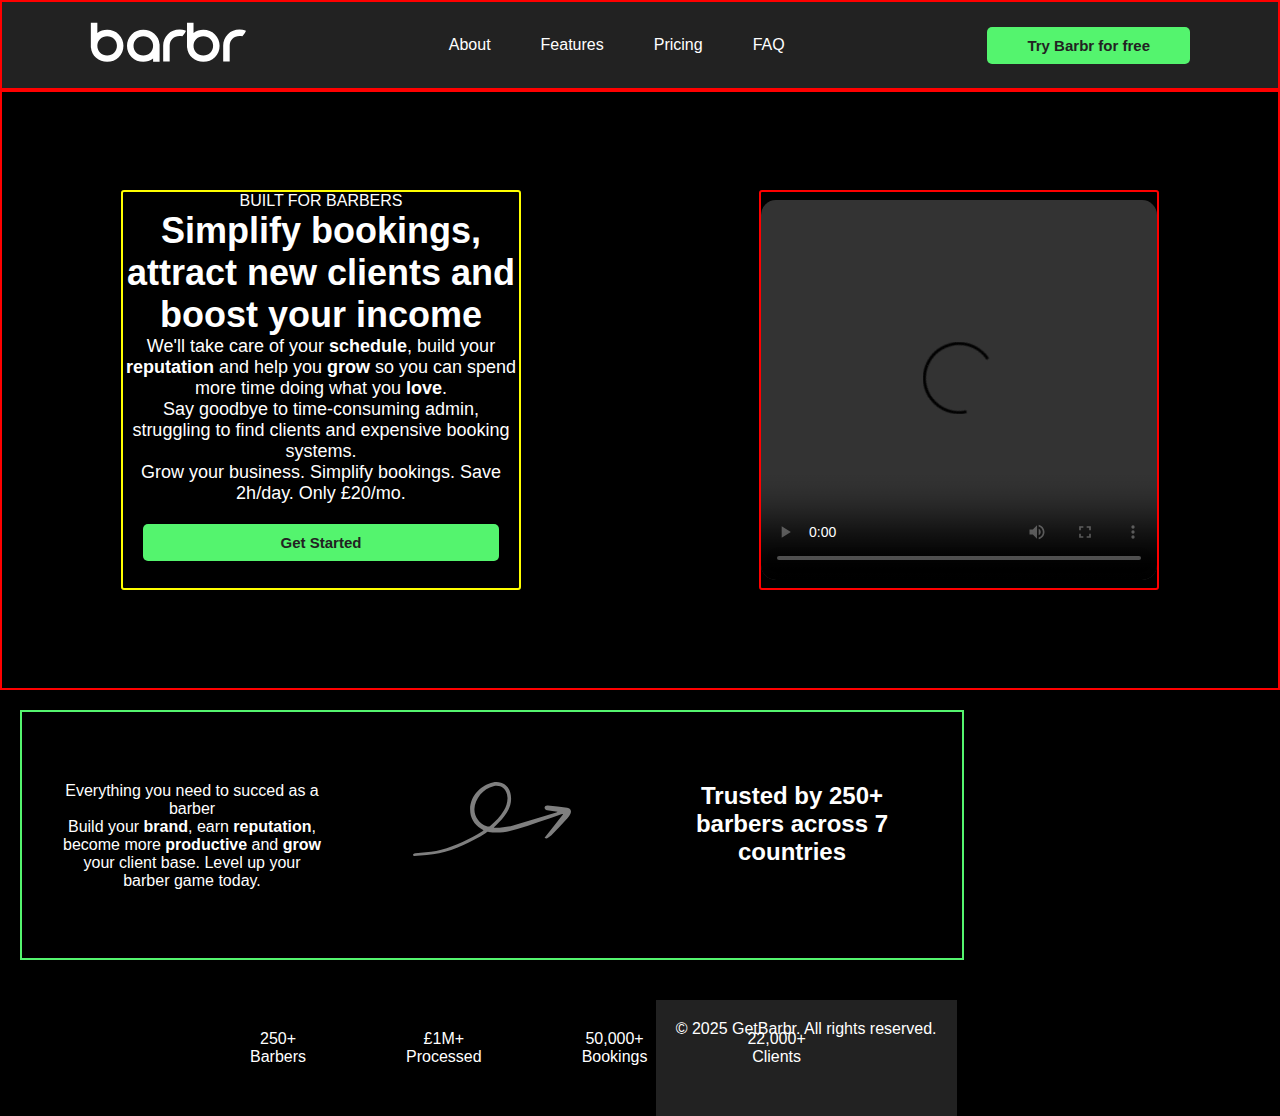
==== index.html @ de1d21de "first commit" ====
<!DOCTYPE html>
<html lang="en">

<head>
    <meta charset="UTF-8">
    <meta name="viewport" content="width=device-width, initial-scale=1.0">
    <title>GetBarbr - Clean HTML/CSS Clone</title>
    <link rel="stylesheet" href="styles.css">

</head>

<body>
    <div class="page-wrapper">
        <header>
            <nav>
                <div class="logo">
                    <img src="./images/barber-logo.svg" alt="Barbr Logo">
                </div>
                <ul class="nav-links">
                    <li><a href="#About">About</a></li>
                    <li><a href="#features">Features</a></li>
                    <li><a href="#pricing">Pricing</a></li>
                    <li><a href="#contact">FAQ</a></li>
                </ul>
                <button id="btn"><a href="#signup" class="btn">Try Barbr for free</a></button>
            </nav>
        </header>

        <section class="hero">
            <div class="hero-content1">

                <div>BUILT FOR BARBERS</div>

                <h1>Simplify bookings, attract new clients and boost your income</h1>

                <p>We'll take care of your
                    <span class="bold-white">schedule</span>,
                    build your <span class="bold-white">reputation</span> and help
                    you
                    <span class="bold-white">grow</span>
                    so you can spend more time doing what you
                    <span class="bold-white">love</span>.
                </p>

                <p>Say goodbye to time-consuming admin, struggling to find clients and expensive booking systems.</p>
                <p>Grow your business. Simplify bookings. Save 2h/day. Only £20/mo.</p>
                <button id="btn" class="hero-btn"><a href="#signup" class="btn">Get Started</a></button>
            </div>
            <div class="hero-content2">
                <!-- <img src="./images/video-border.png" class="video-border" alt=""> -->
                <video src="./videos/trimly.mp4" class="video" controls loop autoplay>
                    <source src="./videos/trimly.mp4" type="video/mp4">
                </video>
            </div>
        </section>

        <section id="features" class="features">
            <div class="feature">
                <p>Everything you need to succed as a barber</h1>
                <p>Build your <span class="bold-white">brand</span>, earn <span class="bold-white">reputation</span>,
                    become more <span class="bold-white">productive</span>
                    and <span class="bold-white">grow</span> your client base. Level up your barber game today.</p>
            </div>
            <div class="feature">
                <img src="./images/sign.svg" alt="">
            </div>
            <div class="feature">
                <h2>Trusted by 250+ barbers across 7 countries</h2>
            </div>
        </section>

        <div class="stats">
            <div>
                <div>250+</div>
                <div>Barbers</div>
            </div>
            <div>
                <div>£1M+</div>
                <div>Processed</div>
            </div>
            <div>
                <div>50,000+</div>
                <div>Bookings</div>
            </div>
            <div>
                <div>22,000+</div>
                <div>Clients</div>
            </div>
        </div>

        <footer>
            <p>&copy; 2025 GetBarbr. All rights reserved.</p>
        </footer>
    </div>
</body>

</html>
---- styles.css ----
*{
    margin: 0;
    padding: 0;
    box-sizing: border-box;
}
body {
    font-family: Arial, sans-serif, Montserrat;
    /* margin: 0;
    padding: 0; */
    background: black;
    text-align: center;
}

.page-wrapper{
    display: flex;
    flex-wrap: wrap;
    width: 100%;
    /* border: 10px solid red; */
}

/* this is where the nav is */
header {
    /* position: fixed; */
    background: #222;
    color: white;
    padding: 20px 0;
    width: 100%;
    border: 2px solid red;
    z-index: 1000px;
    margin: 0;
}

/* contains nav links in logo */
nav {
    display: flex;
    justify-content: space-between;
    align-items: center;
    max-width: 1100px;
    margin: auto;
    /* width: 100%; */
}

/* Css for Logo  */
.logo {
    font-size: 24px;
    font-weight: bold;
}

/* css for nav links */
.nav-links {
    list-style: none;
    display: flex;
    gap: 50px;
}

/* css for individual nav links */
.nav-links li {
    display: inline;
}

/* css for anchor tag */
.nav-links a {
    text-decoration: none;
    color: white;
    font-size: 16px;
}

/* css for button contained in nav */

#btn{
    background: #54f46e;
    padding: 10px 40px;
    border: none;
    border-radius: 5px;
}

/* css for anchor tag in button */

.btn {
    color: #222;
    font-size: 15px;
    font-weight: 900;
    text-decoration: none;
}


/* css for hero section */
.hero {
    width: 100%;
    background: black;
    display: flex;
    flex-direction: row;
    flex-wrap: wrap;
    justify-content: space-around;
    align-items: center;
    height: 600px;
    border: 2px solid red;
}

/* css for the first div container in hero section */

.hero-content1{
    display: flex;
    flex-direction: column;
    
    color: #fff;
    border-radius: 3px;
    margin: 5px;
    border: 2px solid yellow;
   
    width: 400px;
    height: 400px;
}


/* css for the second div container in hero section */

.hero-content2{
    display: flex;
    flex-wrap: wrap;
    justify-content: center;
    align-items: center;
    border-radius: 3px;
    width: 400px;
    height: 400px;
    margin: 5px;
   border: 2px solid red;
}

/* css for H1 in first div in hero section */
.hero-content1 h1 {
    font-size: 36px;
   
}



/* css for paragraph in first div in hero section */
.hero-content1 p {
    font-size: 18px;
    color: #fff;
}

/* css for span tag */
.bold-white{
    font-weight: 900;
}

/* css for first div button in hero section */

.hero-btn{
    margin: 20px;
}



/* css for second div video in hero section */
.hero-content2 video{
    width: 400px;
    
    top:25px;
    right: 77.5px;
    height: 380px;
    border-radius: 15px;
}


/* css for features in section */

 .features {
    display: flex;
    flex-wrap: wrap;
    justify-content: center;
   
    padding: 50px 20px;
    background: black;
    border: 2px solid #54f46e;
    height: 250px;
    margin: 20px;
} 

/* css for feature div */
 .feature {
    color: #fff;
    padding: 20px;
    width: 600px;
    max-width: 300px;
} 


.div4{
    display: grid;
    grid-template-columns: repeat(3, 1fr);
    grid-template-rows: repeat(2, 1fr);
    gap: 0px;
}

/* css for stats  */

.stats{
    display: flex;
    gap: 100px;
    margin: 50px;
    position: relative;
    left: 200px;
    color: #fff;
}

footer {
    background: #222;
    color: white;
    padding: 20px;
    margin-top: 20px;
}






/* 
@media (max-width: 768px) {
    nav {
        flex-direction: column;
        align-items: center;
    }
    .nav-links {
        flex-direction: column;
        gap: 10px;
        text-align: center;
    }
    .features {
        flex-direction: column;
        align-items: center;
    }
} */



@media (max-width: 800px) {
    .page-wrapper {
      flex: 50%;
      max-width: 50%;
   
    }

    .hero{
        height: 400px;
        flex: 100%;
        flex-direction: column;
        flex-wrap: wrap;
        border: 10px solid red;
    }
  }
  
  /* Responsive layout - makes the two columns stack on top of each other instead of next to each other */
  @media (max-width: 600px) {
    .hero {
      flex: 100%;
      max-width: 100%;
      flex-direction: column;
    }
  }
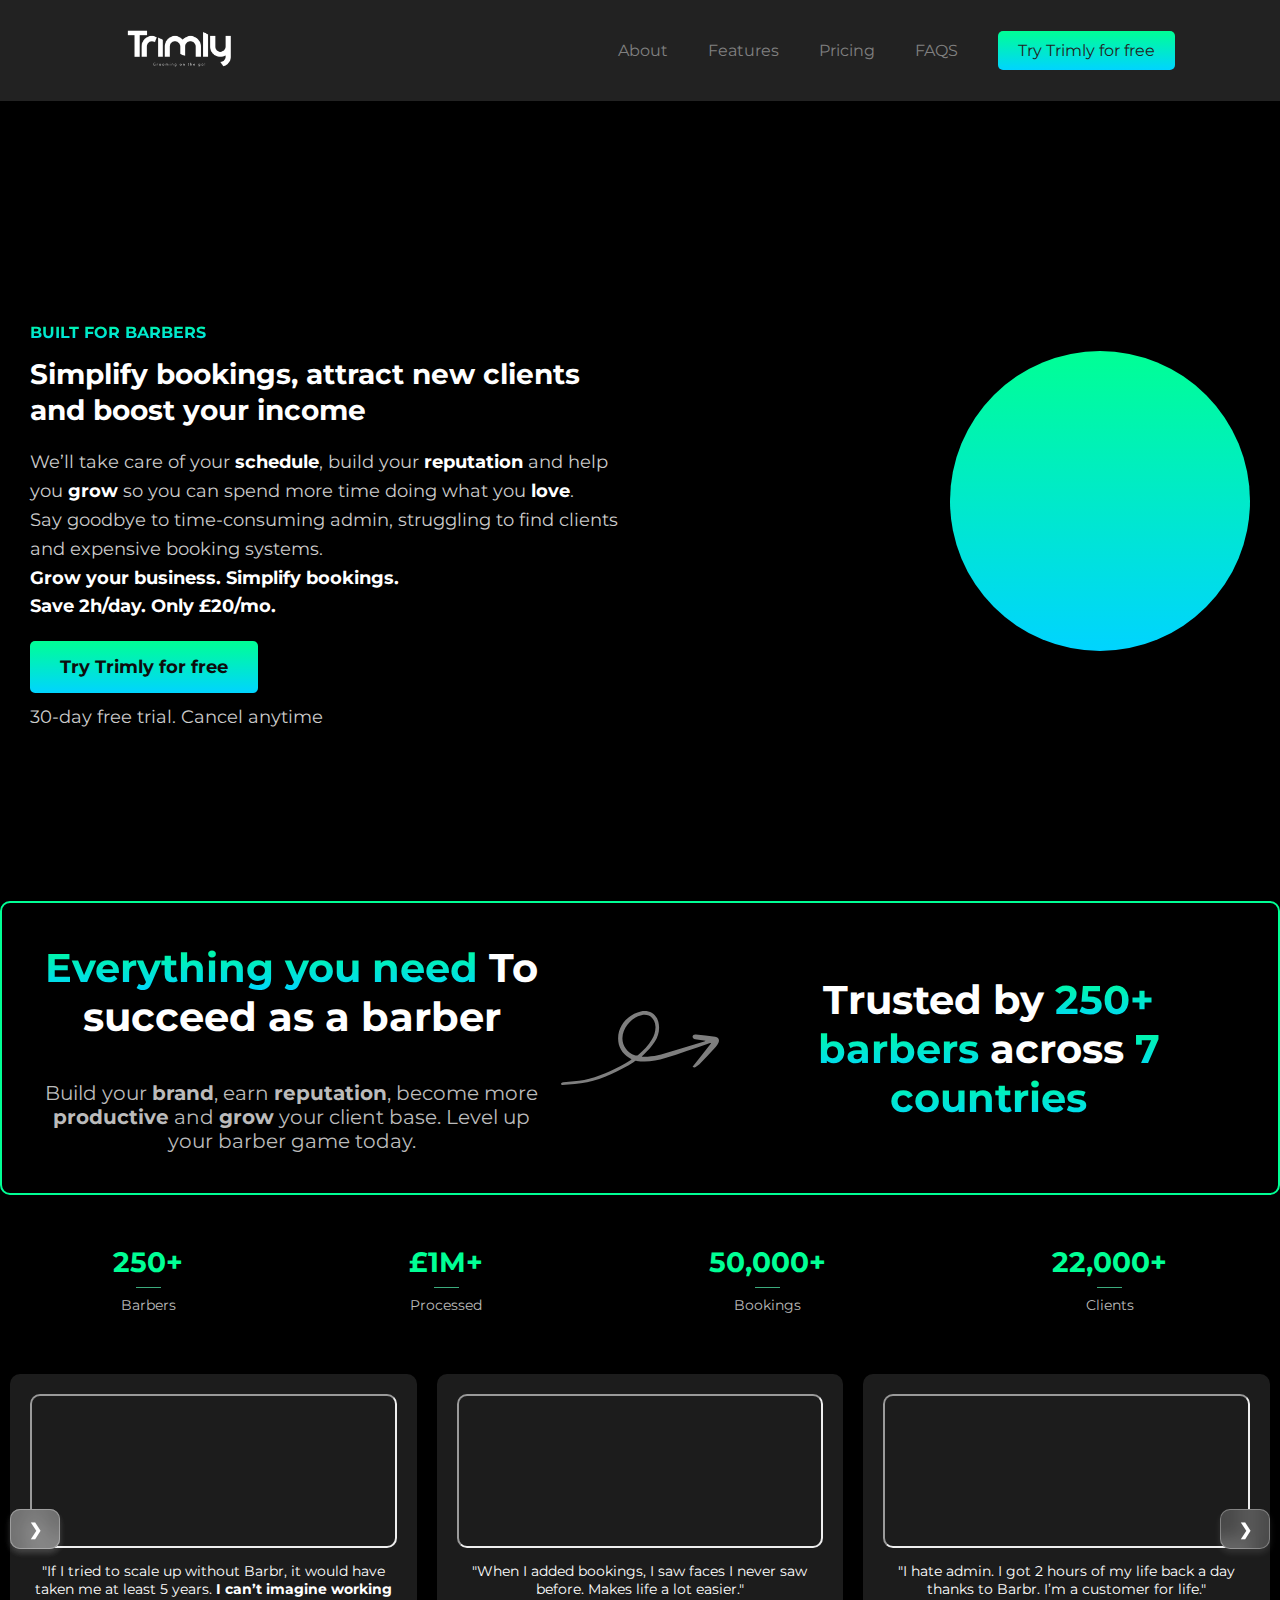
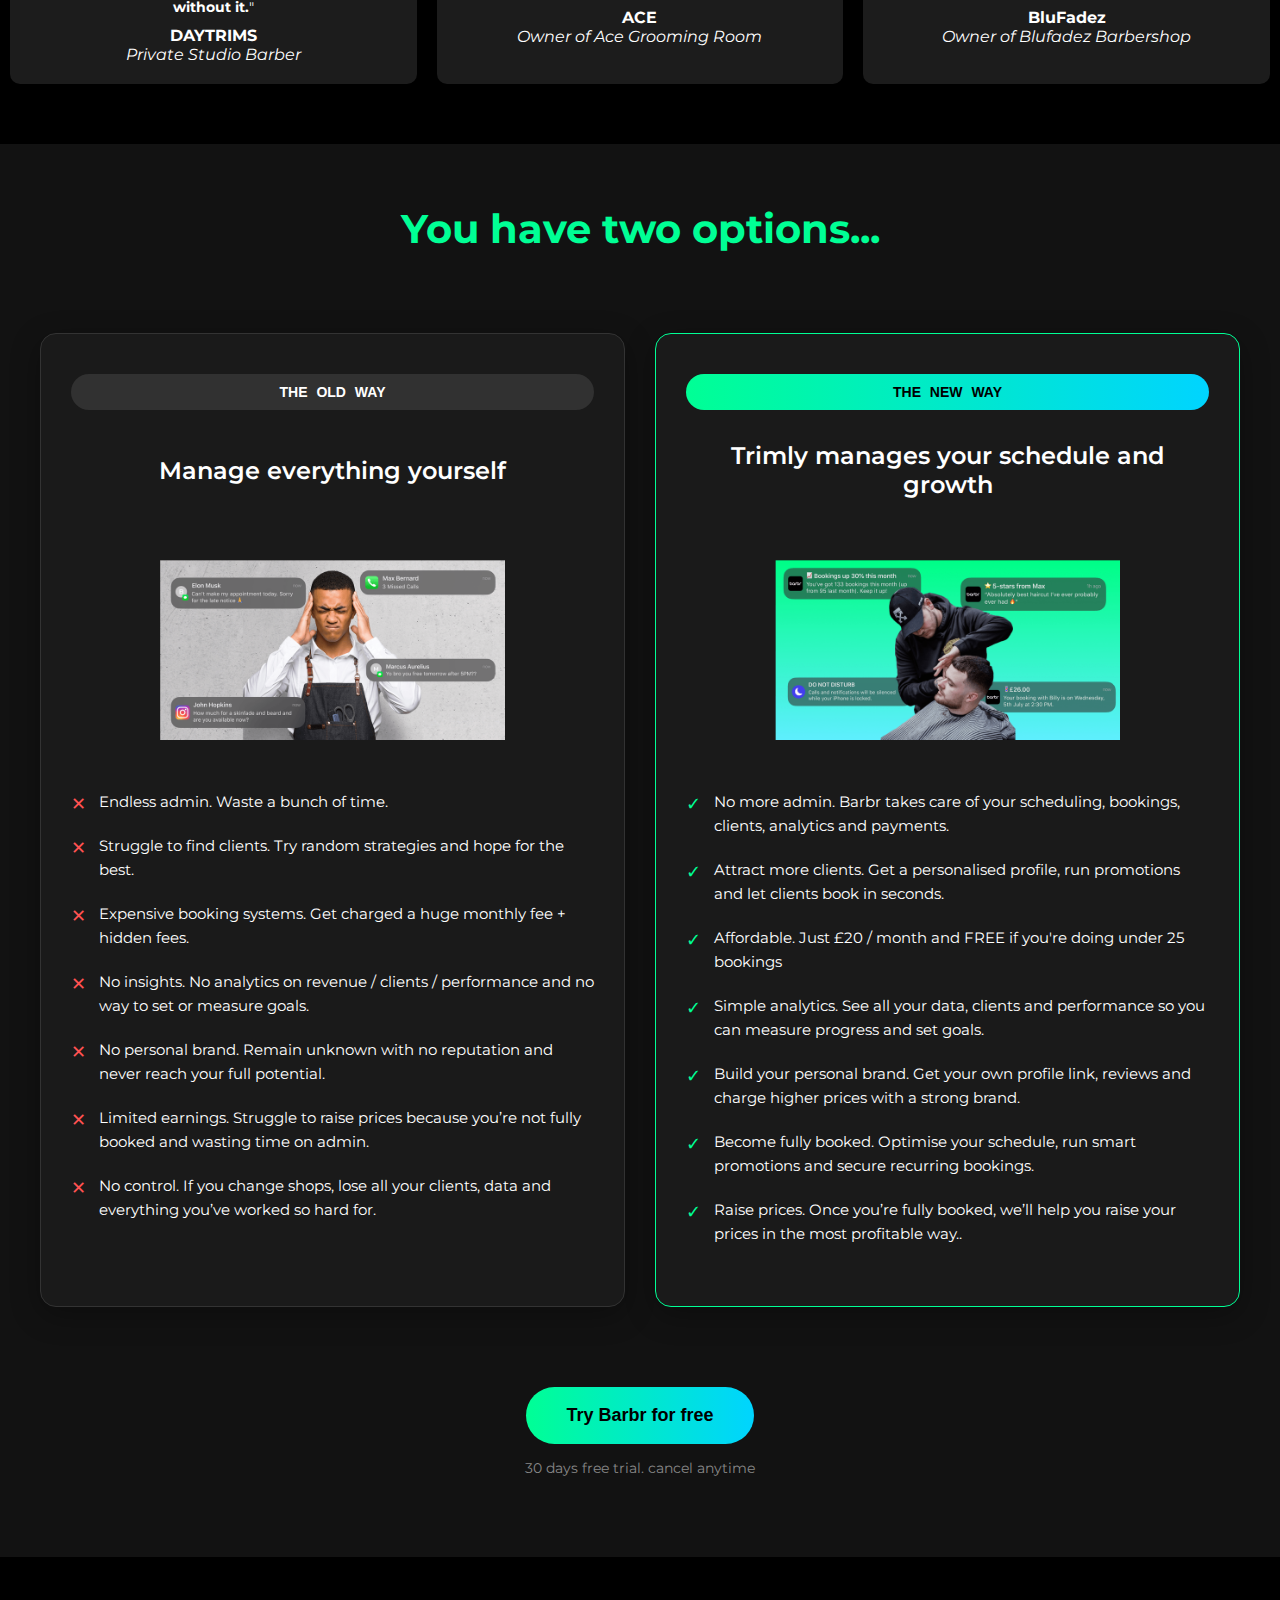
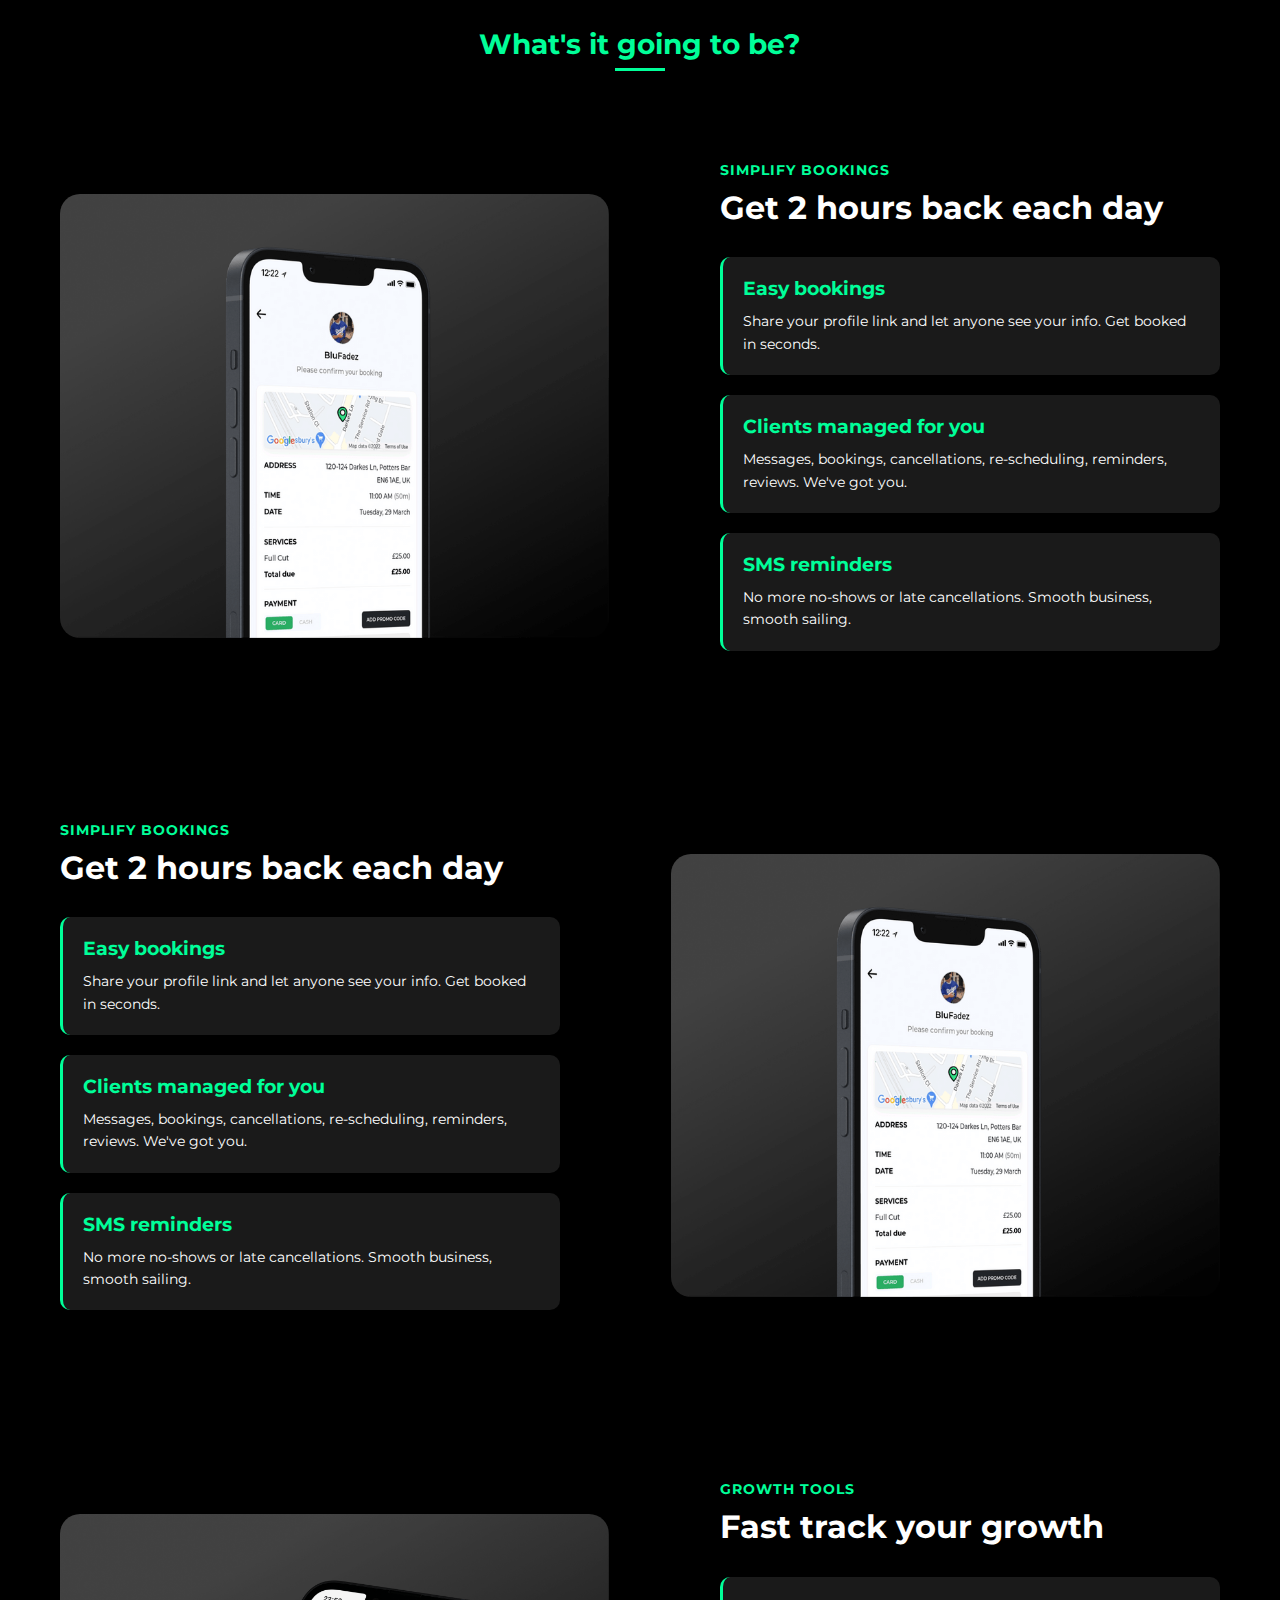
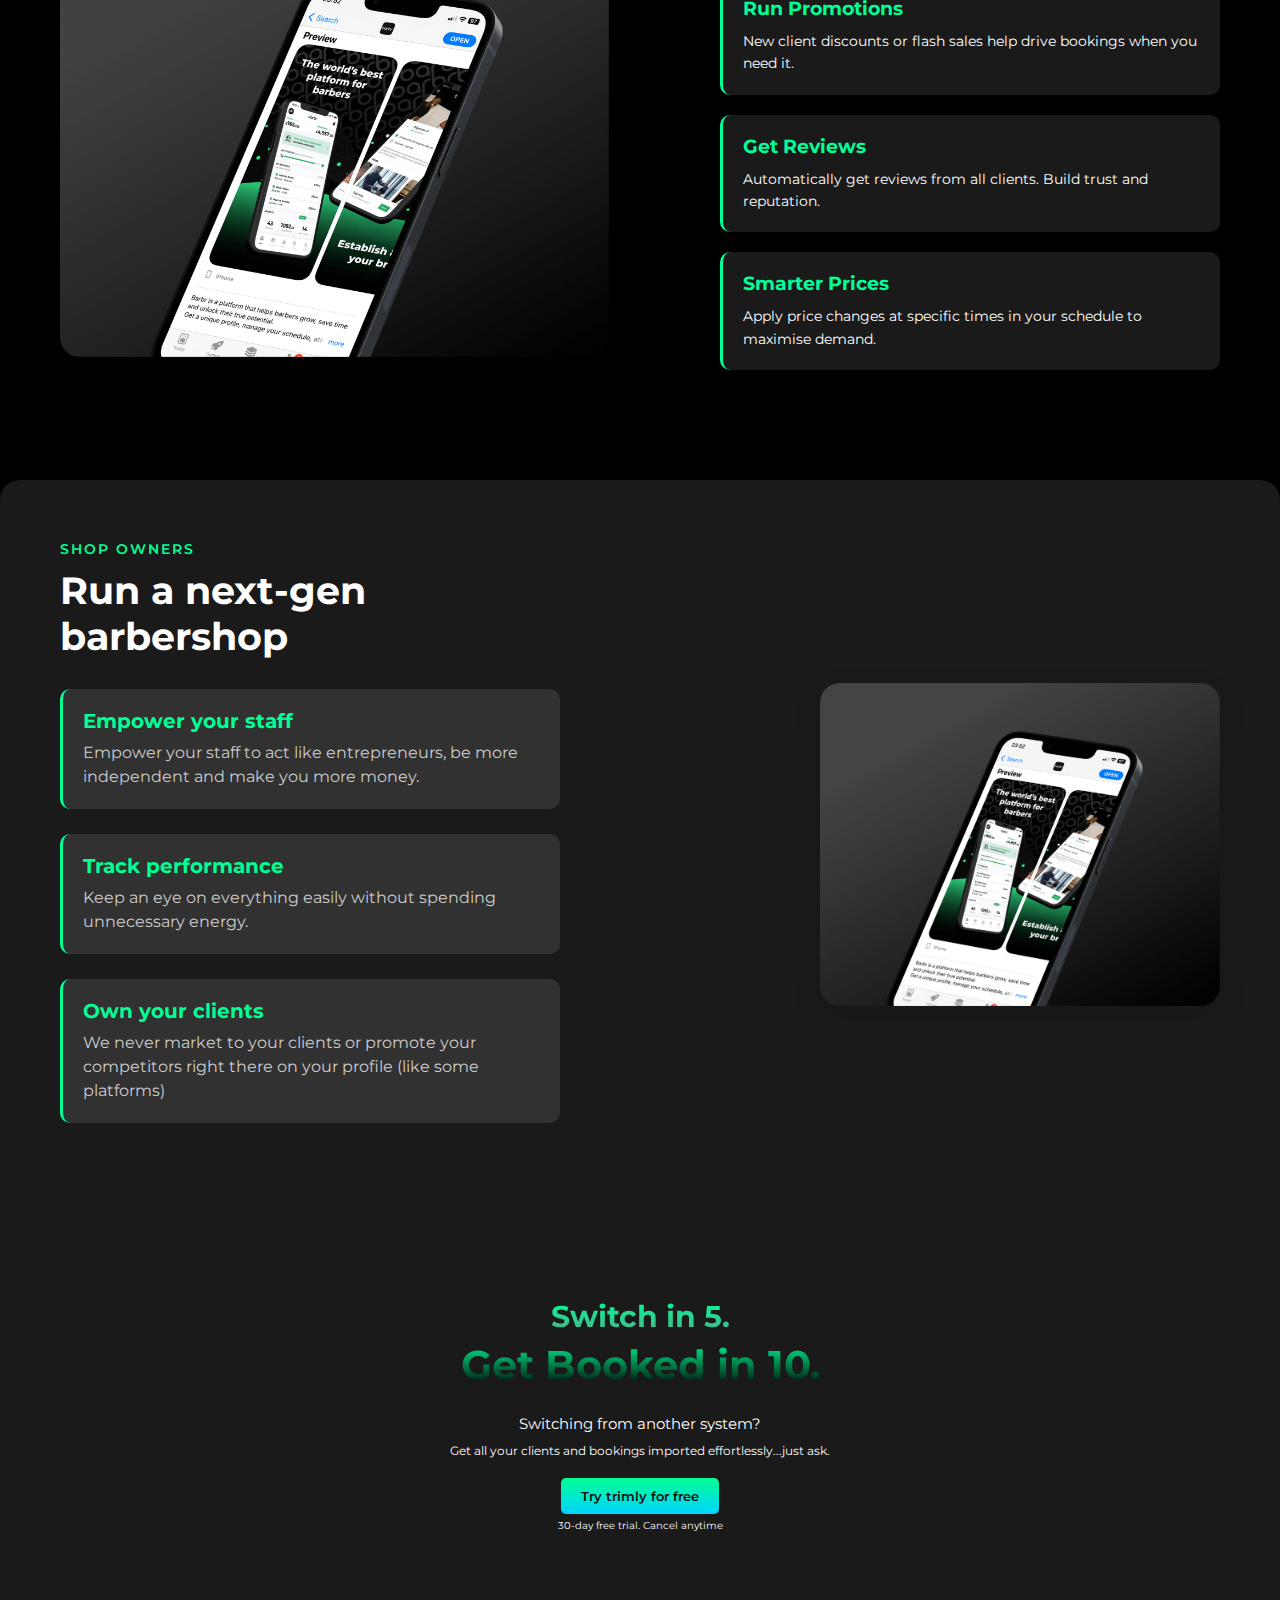
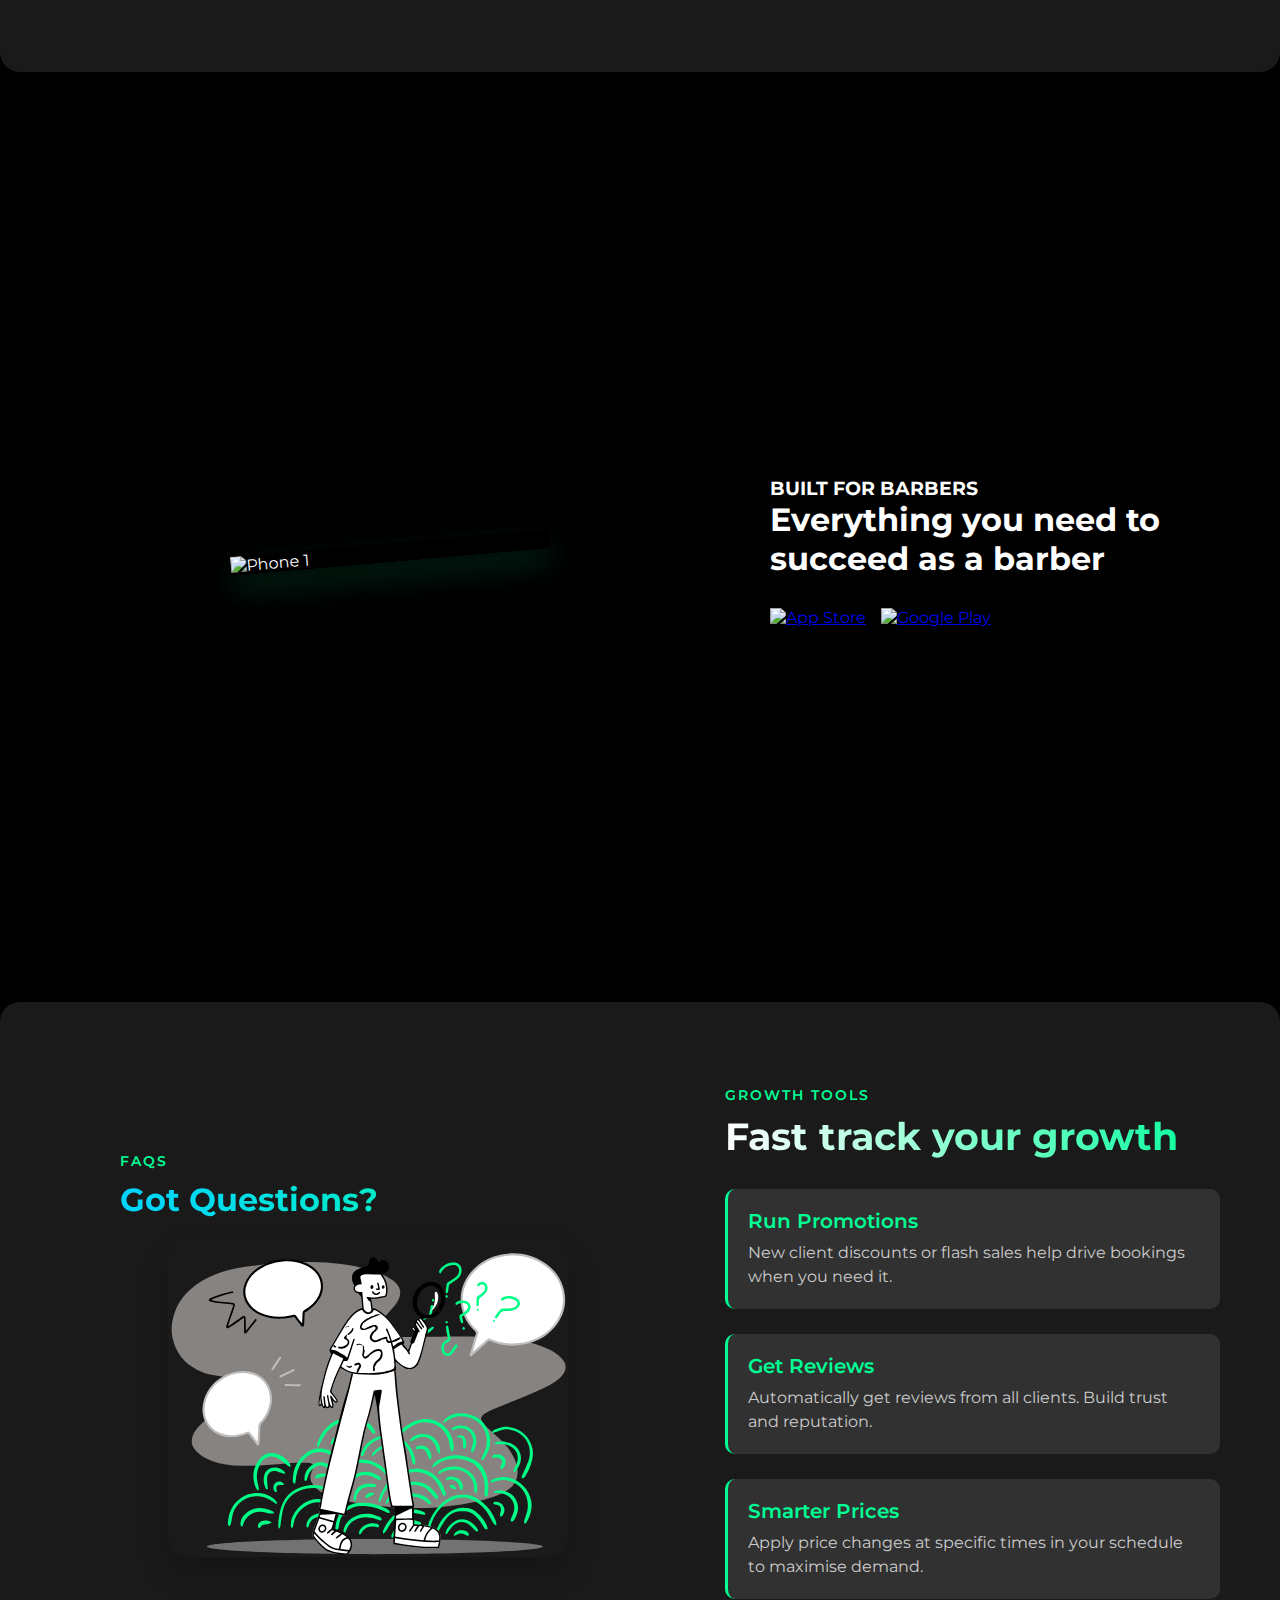
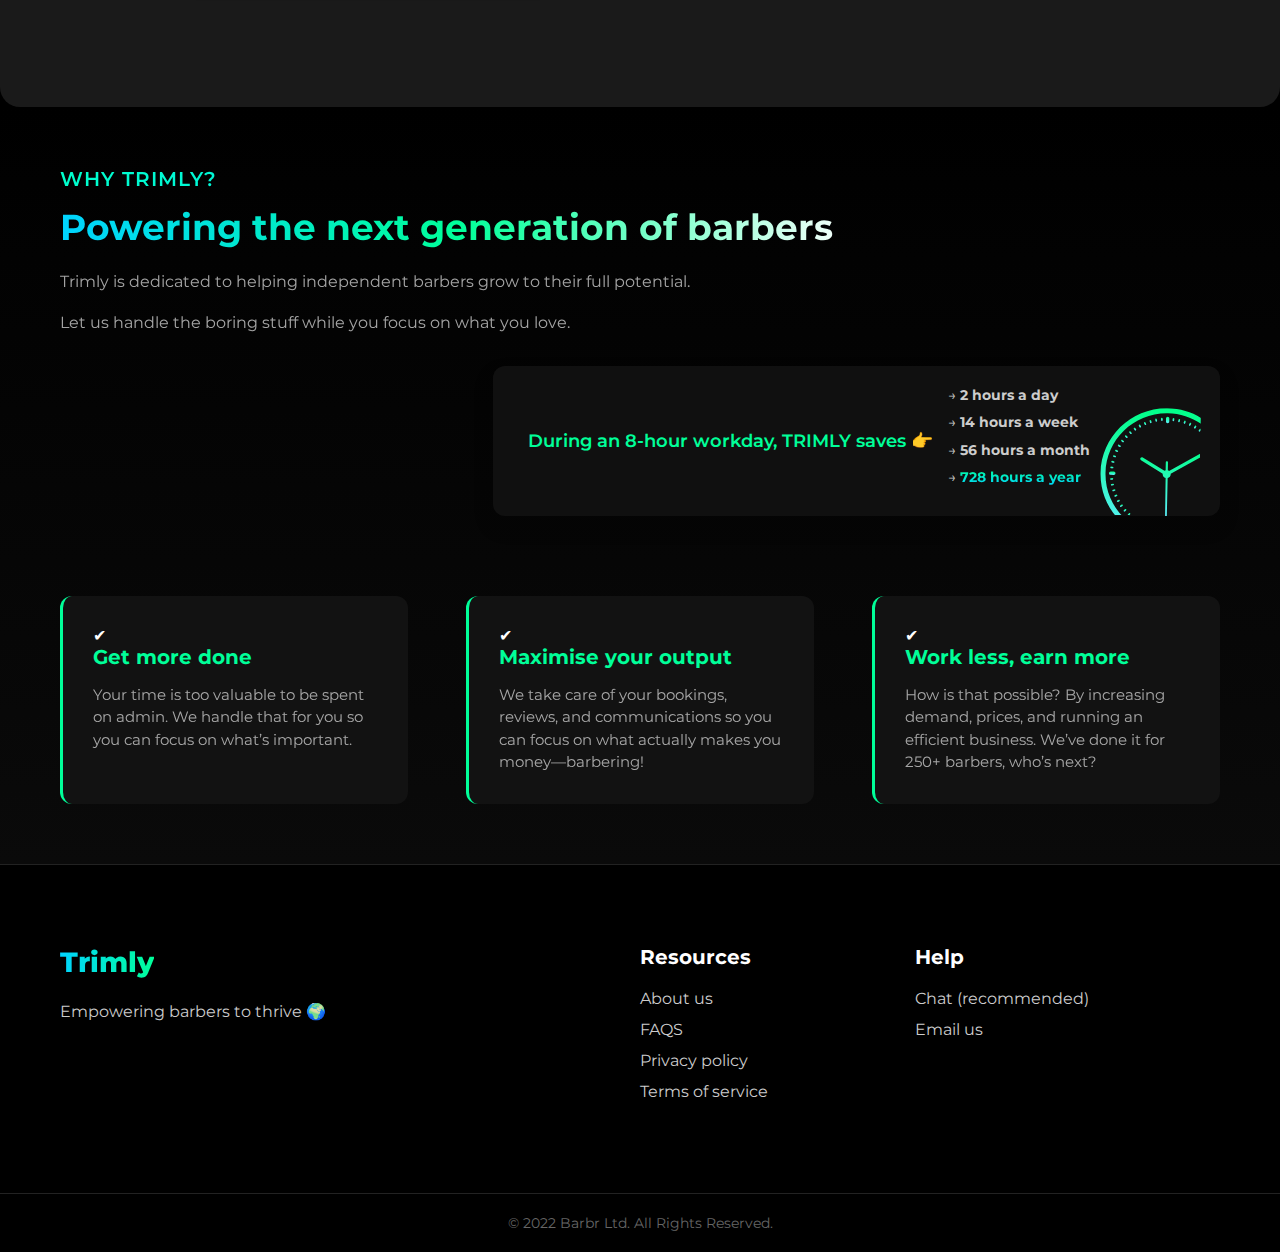
==== commit f3cff299: "responsiveness fix" ====
--- a/index.html
+++ b/index.html
@@ -1,97 +1,639 @@
 <!DOCTYPE html>
 <html lang="en">
-
-<head>
-    <meta charset="UTF-8">
-    <meta name="viewport" content="width=device-width, initial-scale=1.0">
-    <title>GetBarbr - Clean HTML/CSS Clone</title>
-    <link rel="stylesheet" href="styles.css">
-
-</head>
-
-<body>
-    <div class="page-wrapper">
-        <header>
-            <nav>
-                <div class="logo">
-                    <img src="./images/barber-logo.svg" alt="Barbr Logo">
-                </div>
-                <ul class="nav-links">
-                    <li><a href="#About">About</a></li>
-                    <li><a href="#features">Features</a></li>
-                    <li><a href="#pricing">Pricing</a></li>
-                    <li><a href="#contact">FAQ</a></li>
-                </ul>
-                <button id="btn"><a href="#signup" class="btn">Try Barbr for free</a></button>
-            </nav>
-        </header>
-
-        <section class="hero">
-            <div class="hero-content1">
-
-                <div>BUILT FOR BARBERS</div>
-
-                <h1>Simplify bookings, attract new clients and boost your income</h1>
-
-                <p>We'll take care of your
-                    <span class="bold-white">schedule</span>,
-                    build your <span class="bold-white">reputation</span> and help
-                    you
-                    <span class="bold-white">grow</span>
-                    so you can spend more time doing what you
-                    <span class="bold-white">love</span>.
-                </p>
-
-                <p>Say goodbye to time-consuming admin, struggling to find clients and expensive booking systems.</p>
-                <p>Grow your business. Simplify bookings. Save 2h/day. Only £20/mo.</p>
-                <button id="btn" class="hero-btn"><a href="#signup" class="btn">Get Started</a></button>
+  <head>
+    <meta charset="UTF-8" />
+    <meta name="viewport" content="width=device-width, initial-scale=1.0" />
+    <title>TRIMLY</title>
+    <link
+      rel="stylesheet"
+      href="https://fonts.googleapis.com/css?family=Montserrat:400,700"
+    />
+    <link rel="stylesheet" href="trimly.css" />
+  </head>
+
+  <body>
+    <header id="navbar">
+      <nav class="navbar">
+        <div class="logo">
+          <img src="./images/TRIMLY OUT transp.png" alt="TRIMLY" />
+        </div>
+        <ul class="nav-links">
+          <li><a href="#about">About</a></li>
+          <li><a href="#features">Features</a></li>
+          <li><a href="#pricing">Pricing</a></li>
+          <li><a href="#faqs">FAQS</a></li>
+          <li><a href="#login" class="btn">Try Trimly for free</a></li>
+        </ul>
+        <div class="mobile-menu">
+          <div class="mobile-menu-btn">
+            <div class="hamburger">
+              <span></span>
+              <span></span>
+              <span></span>
             </div>
-            <div class="hero-content2">
-                <!-- <img src="./images/video-border.png" class="video-border" alt=""> -->
-                <video src="./videos/trimly.mp4" class="video" controls loop autoplay>
-                    <source src="./videos/trimly.mp4" type="video/mp4">
-                </video>
-            </div>
-        </section>
-
-        <section id="features" class="features">
-            <div class="feature">
-                <p>Everything you need to succed as a barber</h1>
-                <p>Build your <span class="bold-white">brand</span>, earn <span class="bold-white">reputation</span>,
-                    become more <span class="bold-white">productive</span>
-                    and <span class="bold-white">grow</span> your client base. Level up your barber game today.</p>
-            </div>
-            <div class="feature">
-                <img src="./images/sign.svg" alt="">
-            </div>
-            <div class="feature">
-                <h2>Trusted by 250+ barbers across 7 countries</h2>
-            </div>
-        </section>
-
-        <div class="stats">
-            <div>
-                <div>250+</div>
-                <div>Barbers</div>
-            </div>
-            <div>
-                <div>£1M+</div>
-                <div>Processed</div>
-            </div>
-            <div>
-                <div>50,000+</div>
-                <div>Bookings</div>
-            </div>
-            <div>
-                <div>22,000+</div>
-                <div>Clients</div>
-            </div>
-        </div>
-
-        <footer>
-            <p>&copy; 2025 GetBarbr. All rights reserved.</p>
-        </footer>
+          </div>
+
+          <!-- Mobile Navigation Menu -->
+          <ul class="nav-links mobile-nav">
+            <li><a href="#about">About</a></li>
+            <li><a href="#features">Features</a></li>
+            <li><a href="#pricing">Pricing</a></li>
+            <li><a href="#faqs">FAQS</a></li>
+            <li><a href="#login" class="btn">Try Trimly for free</a></li>
+          </ul>
+        </div>
+
+        <!-- Overlay -->
+        <div class="overlay"></div>
+      </nav>
+
+      <!-- <div class="ham-menu">
+            <span>....</span>
+            <span>....</span>
+            <span>....</span>
+        </div> -->
+    </header>
+    <div class="hero">
+      <div class="hero-content">
+        <p class="subheading">BUILT FOR BARBERS</p>
+        <h2>Simplify bookings, attract new clients and boost your income</h2>
+        <p>
+          We’ll take care of your <strong>schedule</strong>, build your
+          <strong>reputation</strong> and help you <strong>grow</strong> so you
+          can spend more time doing what you <strong>love</strong>.
+        </p>
+        <p>
+          Say goodbye to time-consuming admin, struggling to find clients and
+          expensive booking systems.
+        </p>
+        <p>
+          <strong
+            >Grow your business. Simplify bookings.<br />Save 2h/day. Only
+            £20/mo.</strong
+          >
+        </p>
+        <a href="#" class="cta-button">Try Trimly for free</a>
+        <p class="trial-info">30-day free trial. Cancel anytime</p>
+      </div>
+      <div class="hero-image">
+        <video
+          id="a65ee68a-decb-2a7c-63b8-1d77c06262b1-video"
+          autoplay=""
+          loop=""
+          style="
+            background-image: url('https://cdn.prod.website-files.com/5ef76950188c031749a0e6dc/64b88fea775baaccaced2dc0_355374c6-2bd0-4fee-9a85-5b97a2303106 (online-video-cuttercom) (1)-poster-00001.jpg');
+          "
+          muted=""
+          playsinline=""
+          data-wf-ignore="true"
+          data-object-fit="cover"
+        >
+          <source
+            src="https://cdn.prod.website-files.com/5ef76950188c031749a0e6dc/64b88fea775baaccaced2dc0_355374c6-2bd0-4fee-9a85-5b97a2303106 (online-video-cuttercom) (1)-transcode.mp4"
+            data-wf-ignore="true"
+          />
+          <source
+            src="https://cdn.prod.website-files.com/5ef76950188c031749a0e6dc/64b88fea775baaccaced2dc0_355374c6-2bd0-4fee-9a85-5b97a2303106 (online-video-cuttercom) (1)-transcode.webm"
+            data-wf-ignore="true"
+          />
+        </video>
+      </div>
     </div>
-</body>
-
-</html>+    <div class="stats-section">
+      <div class="stats-container">
+        <div class="stats-box">
+          <h2>
+            <span class="highlight">Everything you need</span> To succeed as a
+            barber
+          </h2>
+          <div class="box-text">
+            <p>
+              Build your <strong>brand</strong>, earn
+              <strong>reputation</strong>, become more
+              <strong>productive</strong> and <strong>grow</strong> your client
+              base. Level up your barber game today.
+            </p>
+          </div>
+        </div>
+        <img src="./images/sign.svg" alt="Signature" class="signature-img" />
+
+        <div class="stats-box trusted-box">
+          <h2>
+            Trusted by
+            <span class="highlight"
+              >250+ <br />
+              barbers
+            </span>
+            across <span class="highlight">7 countries</span>
+          </h2>
+        </div>
+      </div>
+      <div class="stats-numbers">
+        <div class="number-box">
+          <h3>250+</h3>
+          <div class="stats-line"></div>
+          <p>Barbers</p>
+        </div>
+        <div class="number-box">
+          <h3>£1M+</h3>
+          <div class="stats-line"></div>
+          <p>Processed</p>
+        </div>
+        <div class="number-box">
+          <h3>50,000+</h3>
+          <div class="stats-line"></div>
+          <p>Bookings</p>
+        </div>
+        <div class="number-box">
+          <h3>22,000+</h3>
+          <div class="stats-line"></div>
+          <p>Clients</p>
+        </div>
+      </div>
+    </div>
+    <div class="carousel-container">
+      <button class="prev" onclick="moveSlide(-1)">&#10094;</button>
+      <div class="carousel hidden-scrollbar" id="carousel">
+        <div class="testimonial-card">
+          <iframe
+            src="https://www.youtube.com/embed/video1"
+            allowfullscreen
+          ></iframe>
+          <p class="testimonial-text">
+            "If I tried to scale up without Barbr, it would have taken me at
+            least 5 years. <strong>I can’t imagine working without it.</strong>"
+          </p>
+          <p class="testimonial-author">DAYTRIMS</p>
+          <p class="testimonial-role">Private Studio Barber</p>
+        </div>
+        <div class="testimonial-card">
+          <iframe
+            src="https://www.youtube.com/embed/video2"
+            allowfullscreen
+          ></iframe>
+          <p class="testimonial-text">
+            "When I added bookings, I saw faces I never saw before. Makes life a
+            lot easier."
+          </p>
+          <p class="testimonial-author">ACE</p>
+          <p class="testimonial-role">Owner of Ace Grooming Room</p>
+        </div>
+        <div class="testimonial-card">
+          <iframe
+            src="https://www.youtube.com/embed/video3"
+            allowfullscreen
+          ></iframe>
+          <p class="testimonial-text">
+            "I hate admin. I got 2 hours of my life back a day thanks to Barbr.
+            I’m a customer for life."
+          </p>
+          <p class="testimonial-author">BluFadez</p>
+          <p class="testimonial-role">Owner of Blufadez Barbershop</p>
+        </div>
+      </div>
+      <button class="next" onclick="moveSlide(1)">&#10095;</button>
+      <button class="prev" onclick="moveSlide(-1)">&#10095;</button>
+    </div>
+
+    <section class="hero2">
+      <h2 class="heading2">You have two options...</h2>
+      <div class="card-container">
+        <div class="card negative">
+          <button class="old">THE OLD WAY</button>
+          <h3>Manage everything yourself</h3>
+          <div class="card-img">
+            <img src="./images/trimly2.png" alt="" />
+          </div>
+
+          <ul>
+            <!-- <li>&#10060; Endless admin. Waste a bunch of time.</li> -->
+            <li>Endless admin. Waste a bunch of time.</li>
+            <li>
+              Struggle to find clients. Try random strategies and hope for the
+              best.
+            </li>
+            <li>
+              Expensive booking systems. Get charged a huge monthly fee + hidden
+              fees.
+            </li>
+            <li>
+              No insights. No analytics on revenue / clients / performance and
+              no way to set or measure goals.
+            </li>
+            <li>
+              No personal brand. Remain unknown with no reputation and never
+              reach your full potential.
+            </li>
+            <li>
+              Limited earnings. Struggle to raise prices because you’re not
+              fully booked and wasting time on admin.
+            </li>
+            <li>
+              No control. If you change shops, lose all your clients, data and
+              everything you’ve worked so hard for.
+            </li>
+          </ul>
+        </div>
+        <div class="card positive">
+          <button class="new">THE NEW WAY</button>
+          <h3>Trimly manages your schedule and growth</h3>
+          <div class="card-img">
+            <img src="./images/trimly3.png" alt="" />
+          </div>
+          <ul>
+            <li>
+              No more admin. Barbr takes care of your scheduling, bookings,
+              clients, analytics and payments.
+            </li>
+            <li>
+              Attract more clients. Get a personalised profile, run promotions
+              and let clients book in seconds.
+            </li>
+            <li>
+              Affordable. Just £20 / month and FREE if you're doing under 25
+              bookings
+            </li>
+            <li>
+              Simple analytics. See all your data, clients and performance so
+              you can measure progress and set goals.
+            </li>
+            <li>
+              Build your personal brand. Get your own profile link, reviews and
+              charge higher prices with a strong brand.
+            </li>
+            <li>
+              Become fully booked. Optimise your schedule, run smart promotions
+              and secure recurring bookings.
+            </li>
+            <li>
+              Raise prices. Once you’re fully booked, we’ll help you raise your
+              prices in the most profitable way..
+            </li>
+            <!-- <li>&#9989; Raise prices. Once you’re fully booked, we’ll help you raise your prices in the most profitable way..</li> -->
+          </ul>
+        </div>
+      </div>
+      <div class="cta">
+        <button>Try Barbr for free</button>
+        <p>30 days free trial. cancel anytime</p>
+      </div>
+    </section>
+
+    <div class="section-heading">
+      <h2>What's it going to be?</h2>
+    </div>
+
+    <!-- Hero Section 1 -->
+    <section class="hero-section">
+      <div class="content-container">
+        <div class="mockup-container">
+          <img
+            src="./images/trimly4.png"
+            alt="Booking App Screenshot"
+            class="mockup-image"
+          />
+        </div>
+        <div class="text-container">
+          <p class="sub-heading">SIMPLIFY BOOKINGS</p>
+          <h1>Get 2 hours back each day</h1>
+
+          <div class="feature-card">
+            <h3>Easy bookings</h3>
+            <p>
+              Share your profile link and let anyone see your info. Get booked
+              in seconds.
+            </p>
+          </div>
+
+          <div class="feature-card">
+            <h3>Clients managed for you</h3>
+            <p>
+              Messages, bookings, cancellations, re-scheduling, reminders,
+              reviews. We've got you.
+            </p>
+          </div>
+
+          <div class="feature-card">
+            <h3>SMS reminders</h3>
+            <p>
+              No more no-shows or late cancellations. Smooth business, smooth
+              sailing.
+            </p>
+          </div>
+        </div>
+      </div>
+    </section>
+
+    <!-- Hero Section 2 (Reversed) -->
+    <section class="hero-section reverse">
+      <div class="content-container">
+        <div class="text-container">
+          <p class="sub-heading">SIMPLIFY BOOKINGS</p>
+          <h1>Get 2 hours back each day</h1>
+
+          <div class="feature-card">
+            <h3>Easy bookings</h3>
+            <p>
+              Share your profile link and let anyone see your info. Get booked
+              in seconds.
+            </p>
+          </div>
+
+          <div class="feature-card">
+            <h3>Clients managed for you</h3>
+            <p>
+              Messages, bookings, cancellations, re-scheduling, reminders,
+              reviews. We've got you.
+            </p>
+          </div>
+
+          <div class="feature-card">
+            <h3>SMS reminders</h3>
+            <p>
+              No more no-shows or late cancellations. Smooth business, smooth
+              sailing.
+            </p>
+          </div>
+        </div>
+        <div class="mockup-container mockup-container-reverse">
+          <img
+            src="./images/trimly4.png"
+            alt="Booking App Screenshot"
+            class="mockup-image"
+          />
+        </div>
+      </div>
+    </section>
+
+    <!-- Hero Section 3 -->
+    <section class="hero-section">
+      <div class="content-container">
+        <div class="mockup-container">
+          <img
+            src="./images/trimly5.png"
+            alt="Booking App Screenshot"
+            class="mockup-image"
+          />
+        </div>
+        <div class="text-container">
+          <p class="sub-heading">GROWTH TOOLS</p>
+          <h1>Fast track your growth</h1>
+
+          <div class="feature-card">
+            <h3>Run Promotions</h3>
+            <p>
+              New client discounts or flash sales help drive bookings when you
+              need it.
+            </p>
+          </div>
+
+          <div class="feature-card">
+            <h3>Get Reviews</h3>
+            <p>
+              Automatically get reviews from all clients. Build trust and
+              reputation.
+            </p>
+          </div>
+
+          <div class="feature-card">
+            <h3>Smarter Prices</h3>
+            <p>
+              Apply price changes at specific times in your schedule to maximise
+              demand.
+            </p>
+          </div>
+        </div>
+      </div>
+    </section>
+
+    <section class="hero6">
+      <div class="text-container6">
+        <p class="sub-heading6">SHOP OWNERS</p>
+        <h1>Run a next-gen barbershop</h1>
+        <div class="easy-booking6">
+          <h3>Empower your staff</h3>
+          <p>
+            Empower your staff to act like entrepreneurs, be more independent
+            and make you more money.
+          </p>
+        </div>
+        <div class="feature-card6">
+          <h3>Track performance</h3>
+          <p>
+            Keep an eye on everything easily without spending unnecessary
+            energy.
+          </p>
+        </div>
+        <div class="feature-card6">
+          <h3>Own your clients</h3>
+          <p>
+            We never market to your clients or promote your competitors right
+            there on your profile (like some platforms)
+          </p>
+        </div>
+      </div>
+      <div class="mockup-div6">
+        <img src="./images/trimly5.png" alt="Booking App Screenshot" />
+      </div>
+      <div class="switch">
+        <h1>Switch in 5.</h1>
+        <h2>Get Booked in 10.</h2>
+        <p id="switchp1">Switching from another system?</p>
+        <p id="switchp2">
+          Get all your clients and bookings imported effortlessly...just ask.
+        </p>
+        <button id="switchbtn">Try trimly for free</button>
+        <p id="switchp3">30-day free trial. Cancel anytime</p>
+      </div>
+    </section>
+
+    <section class="her08">
+      <div class="container8">
+        <!-- Left Side: Images -->
+        <div class="left">
+          <img
+            src="https://cdn.prod.website-files.com/5ef76950188c031749a0e6dc/64a8bb276ec3f9c423366313_Group%20134.png"
+            alt="Phone 1"
+            class="phone phone-1"
+          />
+        </div>
+
+        <!-- Right Side: Text & Buttons -->
+        <div class="right">
+          <h3>BUILT FOR BARBERS</h3>
+          <h1>
+            Everything you need to <br />
+            succeed as a barber
+          </h1>
+          <div class="buttons">
+            <!--<a href="#"><img src="https://cdn.prod.website-files.com/5ef76950188c031749a0e6dc/64a7456a54ea30a53af38a0e_app%20icon%201%20(1).png" loading="lazy" alt="" class="image-61 display-hidden bar" ></a>-->
+            <a href="#" class="app-store">
+              <img
+                src="https://cdn.prod.website-files.com/5ef76950188c031749a0e6dc/64ab4fdb2c164cc22c4f8418_Group%20(2).svg"
+                alt="App Store"
+              />
+            </a>
+            <a href="#" class="google-play">
+              <img
+                src="https://cdn.prod.website-files.com/5ef76950188c031749a0e6dc/64ab4f39a446d8dc4427903b_Group%20135.svg"
+                alt="Google Play"
+              />
+            </a>
+          </div>
+        </div>
+      </div>
+    </section>
+
+    <section class="hero7">
+      <div class="mockup-div7">
+        <div class="faq">
+          <h3>FAQS</h3>
+          <h1>Got Questions?</h1>
+        </div>
+        <img src="./images/trimly7.svg" alt="Booking App Screenshot" />
+      </div>
+      <div class="text-container7">
+        <p class="sub-heading5">GROWTH TOOLS</p>
+        <h1>Fast track your growth</h1>
+
+        <div class="easy-booking7">
+          <h3>Run Promotions</h3>
+          <p>
+            New client discounts or flash sales help drive bookings when you
+            need it.
+          </p>
+        </div>
+
+        <div class="feature-card7">
+          <h3>Get Reviews</h3>
+          <p>
+            Automatically get reviews from all clients. Build trust and
+            reputation.
+          </p>
+        </div>
+
+        <div class="feature-card7">
+          <h3>Smarter Prices</h3>
+          <p>
+            Apply price changes at specific times in your schedule to maximise
+            demand.
+          </p>
+        </div>
+      </div>
+    </section>
+
+    <div class="container9">
+      <section class="hero9">
+        <h3>WHY TRIMLY?</h3>
+        <h1>Powering the next generation of barbers</h1>
+        <p>
+          Trimly is dedicated to helping independent barbers grow to their full
+          potential.
+        </p>
+        <p>Let us handle the boring stuff while you focus on what you love.</p>
+      </section>
+
+      <section class="savings">
+        <div class="savings-box">
+          <p>During an 8-hour workday, TRIMLY saves 👉</p>
+          <ul id="savings-list">
+            <li>→ <strong>2 hours a day</strong></li>
+            <li>→ <strong>14 hours a week</strong></li>
+            <li>→ <strong>56 hours a month</strong></li>
+            <li>→ <span class="highlight">728 hours a year</span></li>
+          </ul>
+          <img src="./images/clock-png.svg" class="clock" alt="" />
+          <!-- <div class="clock">
+                   
+                </div> -->
+        </div>
+      </section>
+
+      <section class="features9">
+        <div class="feature9">
+          <span>✔</span>
+          <h2>Get more done</h2>
+          <p>
+            Your time is too valuable to be spent on admin. We handle that for
+            you so you can focus on what’s important.
+          </p>
+        </div>
+        <div class="feature9">
+          <span>✔</span>
+          <h2>Maximise your output</h2>
+          <p>
+            We take care of your bookings, reviews, and communications so you
+            can focus on what actually makes you money—barbering!
+          </p>
+        </div>
+        <div class="feature9">
+          <span>✔</span>
+          <h2>Work less, earn more</h2>
+          <p>
+            How is that possible? By increasing demand, prices, and running an
+            efficient business. We’ve done it for 250+ barbers, who’s next?
+          </p>
+        </div>
+      </section>
+    </div>
+
+    <footer class="footer">
+      <div class="footer-text">
+        <div class="logo">Trimly</div>
+        <p>Empowering barbers to thrive <span>🌍</span></p>
+        <p><i class="fa-brands fa-square-instagram"></i></p>
+      </div>
+      <div class="container-column">
+        <div class="column-text">
+          <div class="column-title">Resources</div>
+          <a href="#">About us</a>
+          <a href="#">FAQS</a>
+          <a href="#">Privacy policy</a>
+          <a href="#">Terms of service</a>
+        </div>
+        <div class="column-text">
+          <div class="column-title">Help</div>
+          <a href="#">Chat (recommended)</a>
+          <a href="#">Email us</a>
+        </div>
+      </div>
+    </footer>
+    <div class="copyright">&copy; 2022 Barbr Ltd. All Rights Reserved.</div>
+  </body>
+
+  <script>
+    document.addEventListener("DOMContentLoaded", function () {
+      const menuBtn = document.querySelector(".mobile-menu-btn");
+      const hamburger = document.querySelector(".hamburger");
+      const mobileNav = document.querySelector(".mobile-nav");
+      const overlay = document.querySelector(".overlay");
+      const navLinks = document.querySelectorAll(".mobile-nav a");
+
+      // Toggle menu function
+      function toggleMenu() {
+        hamburger.classList.toggle("active");
+        mobileNav.classList.toggle("active");
+        overlay.classList.toggle("active");
+        document.body.style.overflow = mobileNav.classList.contains("active")
+          ? "hidden"
+          : "";
+      }
+
+      // Close menu function
+      function closeMenu() {
+        hamburger.classList.remove("active");
+        mobileNav.classList.remove("active");
+        overlay.classList.remove("active");
+        document.body.style.overflow = "";
+      }
+
+      // Event listeners
+      menuBtn.addEventListener("click", toggleMenu);
+      overlay.addEventListener("click", closeMenu);
+
+      navLinks.forEach((link) => {
+        link.addEventListener("click", closeMenu);
+      });
+    });
+  </script>
+</html>
--- a/trimly.css
+++ b/trimly.css
@@ -0,0 +1,1861 @@
+/* Hide scrollbar for Chrome, Safari and Opera */
+.hidden-scrollbar::-webkit-scrollbar {
+  display: none;
+}
+
+/* For Firefox */
+.hidden-scrollbar {
+  scrollbar-width: none;
+}
+
+/* For Internet Explorer and Edge */
+.hidden-scrollbar {
+  -ms-overflow-style: none;
+}
+
+* {
+  padding: 0;
+  margin: 0;
+  box-sizing: border-box;
+}
+
+body {
+  font-family: "Montserrat", sans-serif;
+  color: #fff;
+  background: #000;
+}
+
+/* Utility Classes */
+.highlight {
+  background: linear-gradient(to bottom, #00ff95, #00d4ff);
+  -webkit-background-clip: text;
+  -webkit-text-fill-color: transparent;
+  font-weight: bold;
+}
+
+/* Header and Navigation */
+header {
+  background: #222;
+  padding: 10px 5px;
+  display: flex;
+  justify-content: space-between;
+  align-items: center;
+  position: sticky;
+  top: 0;
+  width: 100%;
+  transition: top 0.3s;
+  z-index: 1000;
+}
+
+.navbar {
+  display: flex;
+  width: 1080px;
+  margin: auto;
+  justify-content: space-between;
+  align-items: center;
+  padding: 0 5px;
+}
+
+.logo img {
+  width: 150px;
+  margin: 1px auto;
+}
+
+.nav-links {
+  list-style: none;
+  display: flex;
+  gap: 40px;
+  margin: 0;
+  padding: 0;
+}
+
+.nav-links li {
+  display: inline;
+}
+
+.nav-links a {
+  color: grey;
+  text-decoration: none;
+  font-size: 16px;
+}
+
+.nav-links a:hover {
+  color: #fff;
+  transition: ease-out 0.2s;
+}
+
+.nav-links .btn {
+  background: linear-gradient(to bottom, #00ff95, #00d4ff);
+  padding: 10px 20px;
+  border-radius: 5px;
+  color: #222;
+  text-decoration: none;
+}
+
+/* Mobile menu container */
+.mobile-menu {
+  position: relative;
+  padding: 1rem;
+  display: none;
+  justify-content: space-between;
+  align-items: center;
+  width: 100%;
+  z-index: 97;
+}
+
+/* Hamburger button */
+.mobile-menu-btn {
+  cursor: pointer;
+  z-index: 100;
+  position: absolute;
+  right: 0;
+}
+
+.hamburger {
+  width: 30px;
+  height: 20px;
+  position: relative;
+  display: flex;
+  flex-direction: column;
+  justify-content: space-between;
+  cursor: pointer;
+  z-index: 1000;
+}
+
+.hamburger span {
+  display: block;
+  height: 3px;
+  width: 100%;
+  background-color: #333;
+  border-radius: 3px;
+  transition: all 0.3s ease;
+}
+
+/* Hamburger animation */
+.hamburger.active span:nth-child(1) {
+  transform: translateY(8.5px) rotate(45deg);
+}
+
+.hamburger.active span:nth-child(2) {
+  opacity: 0;
+}
+
+.hamburger.active span:nth-child(3) {
+  transform: translateY(-8.5px) rotate(-45deg);
+}
+
+/* Navigation links */
+.nav-links {
+  list-style: none;
+  margin: 0;
+  padding: 0;
+}
+
+.mobile-nav {
+  position: absolute;
+  top: 0;
+  right: -100%;
+  width: 70%;
+  height: 50vh;
+  padding: 6rem 2rem 2rem;
+  transition: right 0.3s ease;
+  background: rgba(255, 255, 255, 0.25);
+  backdrop-filter: blur(10px);
+  -webkit-backdrop-filter: blur(10px);
+  border-radius: 10px;
+  border: 1px solid rgba(255, 255, 255, 0.18);
+  box-shadow: 0 2px 5px 0 rgba(85, 236, 98, 0.37);
+  overflow-y: auto;
+  display: none;
+}
+
+.mobile-nav.active {
+  right: 0;
+}
+
+.mobile-nav li {
+  margin-bottom: 1.5rem;
+}
+
+.mobile-nav a {
+  color: #fff;
+  text-decoration: none;
+  font-size: 1.1rem;
+  font-weight: 600;
+  transition: color 0.3s ease;
+  display: block;
+  z-index: 1000;
+}
+
+.mobile-nav a:hover {
+  color: #00ff95;
+  transform: translateX(5px);
+}
+
+.mobile-nav a.btn {
+  background: linear-gradient(to right, #00d4ff, #00ff99);
+  color: #1a1a1a;
+  padding: 10px 20px;
+  border-radius: 8px;
+  text-align: center;
+  font-weight: 700;
+  margin-top: 10px;
+  transform: none;
+}
+
+.mobile-nav a.btn:hover {
+  transform: translateY(-5px);
+  box-shadow: 0 5px 10px rgba(0, 255, 153, 0.3);
+}
+
+/* Overlay */
+.overlay {
+  position: fixed;
+  top: 0;
+  left: 0;
+  width: 100%;
+  height: 100%;
+  background-color: rgba(0, 0, 0, 0.5);
+  opacity: 0;
+  visibility: hidden;
+  transition: opacity 0.3s ease, visibility 0.3s ease;
+  z-index: -50;
+}
+
+.overlay.active {
+  opacity: 1;
+  visibility: visible;
+}
+
+/*Responsivenessfix */
+@media (max-width: 768px) {
+.mobile-menu {
+    display: flex;
+  }
+
+  .mobile-nav {
+    width: 80%;
+  }
+}
+
+@media (max-width: 480px) {
+  .mobile-menu {
+    padding: 0.8rem;
+  }
+
+  .mobile-nav {
+    width: 85%;
+    padding: 5rem 1.5rem 1.5rem;
+  }
+
+  .mobile-nav a {
+    font-size: 1rem;
+  }
+}
+
+/* Hero Section */
+.hero {
+  display: flex;
+  justify-content: space-between;
+  align-items: center;
+  padding: 0 30px;
+  gap: 20px;
+  width: 100%;
+  min-height: 80vh;
+  margin: 40px auto;
+}
+
+.hero-content {
+  max-width: 50%;
+}
+
+.hero-content .subheading {
+  background: linear-gradient(to bottom, #00ff95, #00d4ff);
+  -webkit-background-clip: text;
+  -webkit-text-fill-color: transparent;
+  display: inline-block;
+  font-size: 16px;
+  font-weight: bold;
+  text-transform: uppercase;
+  margin-bottom: 10px;
+  margin-top: 50px;
+}
+
+.hero-content h2 {
+  font-size: 28px;
+  font-weight: bold;
+  line-height: 1.3;
+  margin-bottom: 20px;
+}
+
+.hero-content p {
+  font-size: 18px;
+  line-height: 1.6;
+  color: #ccc;
+}
+
+.hero-content strong {
+  color: #fff;
+}
+
+.cta-button {
+  display: inline-block;
+  background: linear-gradient(to bottom, #00ff95, #00d4ff);
+  color: #0d0d0d;
+  font-size: 18px;
+  font-weight: bold;
+  padding: 15px 30px;
+  border-radius: 5px;
+  text-decoration: none;
+  margin-top: 20px;
+}
+
+.trial-info {
+  font-size: 14px;
+  color: #888;
+  margin-top: 10px;
+}
+
+.hero-image {
+  position: relative;
+  display: flex;
+  justify-content: center;
+  align-items: center;
+}
+
+.hero-image::before {
+  content: "";
+  position: absolute;
+  width: 300px;
+  height: 300px;
+  background: linear-gradient(to bottom, #00ff95, #00d4ff);
+  border-radius: 50%;
+  z-index: -1;
+}
+
+.hero-image video {
+  width: 50%;
+  height: auto;
+  border-radius: 20px;
+}
+
+/* Stats Section */
+.stats-section {
+  display: flex;
+  flex-direction: column;
+}
+
+.stats-container {
+  display: flex;
+  justify-content: space-between;
+  align-items: center;
+  margin: 0 auto;
+  padding: 20px;
+  border: 2px solid #00ff95;
+  border-radius: 10px;
+}
+
+.stats-box {
+  padding: 20px;
+  text-align: center;
+  width: 50%;
+}
+
+.stats-box h2 {
+  font-size: 40px;
+  font-weight: bold;
+  padding: 0;
+}
+
+.stats-box p {
+  margin-top: 40px;
+  font-size: 20px;
+  color: #bbb;
+}
+
+.stats-numbers {
+  display: flex;
+  justify-content: space-around;
+  margin-top: 50px;
+}
+
+.stats-line {
+  width: 25px;
+  height: 1px;
+  background-color: #3cac7d;
+  margin: 8px auto;
+}
+
+.number-box {
+  text-align: center;
+}
+
+.number-box h3 {
+  font-size: 28px;
+  color: #00ff95;
+  font-weight: bold;
+}
+
+.number-box p {
+  font-size: 14px;
+  color: #bbb;
+}
+
+/* Testimonial Carousel */
+.carousel-container {
+  display: flex;
+  justify-content: center;
+  align-items: center;
+  overflow: hidden;
+  width: 100%;
+  margin: 50px auto;
+  position: relative;
+}
+
+.carousel {
+  display: grid;
+  grid-template-columns: 1fr 1fr 1fr;
+  transition: transform 0.5s ease-in-out;
+}
+
+.testimonial-card {
+  background-color: #1c1c1c;
+  border-radius: 10px;
+  padding: 20px;
+  margin: 10px;
+  text-align: center;
+}
+
+.testimonial-card iframe {
+  width: 100%;
+  border-radius: 10px;
+}
+
+.testimonial-text {
+  margin-top: 10px;
+  font-size: 14px;
+}
+
+.testimonial-author {
+  font-weight: bold;
+  margin-top: 10px;
+}
+
+.testimonial-role {
+  font-style: italic;
+}
+
+.prev,
+.next {
+  position: absolute;
+  top: 50%;
+  transform: translateY(-50%);
+  width: 40px;
+  height: 40px;
+  background: rgba(255, 255, 255, 0.2);
+  backdrop-filter: blur(10px);
+  -webkit-backdrop-filter: blur(10px);
+  border: 1px solid rgba(255, 255, 255, 0.3);
+  border-radius: 10px;
+  padding: 12px 24px;
+  font-size: 16px;
+  color: white;
+  text-transform: uppercase;
+  font-weight: bold;
+  cursor: pointer;
+  transition: all 0.3s ease-in-out;
+  box-shadow: 0 4px 6px rgba(255, 255, 255, 0.1);
+  display: flex;
+  justify-content: center;
+  align-items: center;
+}
+
+.prev:hover,
+.next:hover {
+  background: rgba(255, 255, 255, 0.3);
+  box-shadow: 0 6px 10px rgba(255, 255, 255, 0.2);
+  scale: 1.05;
+}
+
+.prev:active,
+.next:active {
+  background: rgba(255, 255, 255, 0.4);
+  box-shadow: 0 2px 4px rgba(255, 255, 255, 0.1);
+  scale: 0.95;
+}
+
+.prev {
+  left: 10px;
+}
+
+.next {
+  right: 10px;
+}
+
+/* Comparison Cards */
+.hero2 {
+  width: 100%;
+  padding: 60px 20px;
+  background-color: #121212;
+}
+
+.heading2 {
+  font-size: 40px;
+  margin: 0 auto 80px;
+  color: #00ff95;
+  text-align: center;
+  font-weight: 700;
+  max-width: 800px;
+}
+
+/* Card container styles */
+.card-container {
+  display: flex;
+  justify-content: space-between;
+  align-items: stretch;
+  gap: 30px;
+  max-width: 1200px;
+  margin: 0 auto;
+}
+
+/* Card styles*/
+.card {
+  display: flex;
+  flex-direction: column;
+  background: #1a1a1a;
+  padding: 40px 30px;
+  border-radius: 16px;
+  color: #fff;
+  flex: 1;
+  transition: transform 0.3s ease, box-shadow 0.3s ease;
+  box-shadow: 0 8px 30px rgba(0, 0, 0, 0.3);
+}
+
+.card:hover {
+  transform: translateY(-5px);
+  box-shadow: 0 12px 40px rgba(0, 0, 0, 0.5);
+}
+
+.button-container {
+  height: 40px;
+  display: flex;
+  justify-content: center;
+  align-items: center;
+}
+
+.card h3 {
+  margin: 30px 0;
+  text-align: center;
+  font-size: 24px;
+  font-weight: 600;
+  height: 60px;
+  display: flex;
+  align-items: center;
+  justify-content: center;
+}
+
+.card-img {
+  width: 100%;
+  height: 200px;
+  margin: 20px auto;
+  display: flex;
+  align-items: center;
+  justify-content: center;
+}
+
+.card-img > img {
+  width: 100%;
+  height: auto;
+  max-height: 180px;
+  border-radius: 8px;
+  object-fit: contain;
+}
+
+.new,
+.old {
+  background: linear-gradient(to right, #00ff95, #00d4ff);
+  border-radius: 30px;
+  padding: 10px 20px;
+  font-size: 14px;
+  font-weight: 700;
+  border: none;
+  word-spacing: 5px;
+  color: #000;
+  transition: transform 0.2s ease;
+}
+
+.new:hover,
+.old:hover {
+  transform: scale(1.05);
+}
+
+.old {
+  background: #313131;
+  color: #fff;
+}
+
+.negative {
+  border: 1px solid #333;
+}
+
+.positive {
+  border: 1px solid #00ff95;
+}
+
+/* List styles with fixed starting position */
+.card ul {
+  list-style-type: none;
+  margin-top: 20px;
+  flex-grow: 1;
+}
+
+.card ul li {
+  margin-bottom: 20px;
+  padding-left: 28px;
+  position: relative;
+  line-height: 1.6;
+  font-size: 15px;
+}
+
+.card.negative ul li::before {
+  content: "✕";
+  color: #ff5252;
+  position: absolute;
+  left: 0;
+  font-size: 18px;
+}
+
+.card.positive ul li::before {
+  content: "✓";
+  color: #00ff95;
+  position: absolute;
+  left: 0;
+  font-size: 18px;
+}
+
+/* CTA styles */
+.cta {
+  display: flex;
+  flex-direction: column;
+  margin-top: 60px;
+  padding: 20px;
+  justify-content: center;
+  align-items: center;
+}
+
+.cta button {
+  background: linear-gradient(to right, #00ff95, #00d4ff);
+  color: #000;
+  border: none;
+  padding: 18px 40px;
+  border-radius: 50px;
+  font-size: 18px;
+  font-weight: 700;
+  cursor: pointer;
+  margin-bottom: 15px;
+  transition: transform 0.3s ease, box-shadow 0.3s ease;
+}
+
+.cta button:hover {
+  transform: translateY(-3px);
+  box-shadow: 0 10px 20px rgba(0, 213, 255, 0.3);
+}
+
+.cta p {
+  color: #888;
+  font-size: 14px;
+}
+
+/* Section Heading */
+.section-heading {
+  display: flex;
+  justify-content: center;
+  margin: 70px 0 30px;
+}
+
+.section-heading h2 {
+  font-size: 28px;
+  color: #00ff99;
+  position: relative;
+  padding-bottom: 10px;
+}
+
+.section-heading h2::after {
+  content: "";
+  position: absolute;
+  bottom: 0;
+  left: 50%;
+  transform: translateX(-50%);
+  width: 50px;
+  height: 3px;
+  background-color: #00ff99;
+  transition: width 0.3s ease;
+}
+
+.section-heading h2:hover::after {
+  width: 100%;
+}
+
+/* Hero Sections */
+.hero-section {
+  padding: 60px;
+  margin-bottom: 30px;
+}
+
+.content-container {
+  display: flex;
+  align-items: center;
+  justify-content: center;
+  gap: 50px;
+  max-width: 1200px;
+  margin: 0 auto;
+}
+
+.content-container.reverse {
+  flex-direction: row-reverse;
+}
+
+/* Mockup Styling */
+.mockup-container {
+  flex: 1;
+  display: flex;
+  justify-content: start;
+  align-items: center;
+}
+
+.mockup-container-reverse {
+  justify-content: end;
+}
+
+.mockup-image {
+  width: 90%;
+  max-width: 600px;
+  border-radius: 20px;
+  box-shadow: 0 10px 30px rgba(0, 0, 0, 0.1);
+  transition: transform 0.3s ease, box-shadow 0.3s ease;
+}
+
+.mockup-image:hover {
+  transform: translateY(-10px);
+  box-shadow: 0 15px 40px rgba(0, 0, 0, 0.15);
+}
+
+/* Text Content */
+.text-container {
+  flex: 1;
+  max-width: 500px;
+  width: 100%;
+}
+
+.sub-heading {
+  font-size: 14px;
+  font-weight: bold;
+  color: #00ff99;
+  text-transform: uppercase;
+  margin-bottom: 10px;
+  letter-spacing: 1px;
+}
+
+.text-container h1 {
+  font-size: 32px;
+  margin-bottom: 30px;
+  line-height: 1.2;
+}
+
+/* Feature Cards */
+.feature-card {
+  background: rgba(255, 255, 255, 0.1);
+  padding: 20px;
+  border-radius: 10px;
+  margin-bottom: 20px;
+  border-left: 3px solid #00ff99;
+  transition: transform 0.3s ease, box-shadow 0.3s ease;
+  width: 100%;
+}
+
+.feature-card:hover {
+  transform: translateX(5px);
+  box-shadow: 0 5px 15px rgba(0, 255, 153, 0.1);
+}
+
+.feature-card h3 {
+  color: #00ff99;
+  margin-bottom: 10px;
+}
+
+.feature-card p {
+  font-size: 14px;
+  line-height: 1.6;
+}
+
+/* Responsive Adjustments */
+@media (max-width: 900px) {
+  .content-container,
+  .content-container.reverse {
+    flex-direction: column;
+  }
+
+  .text-container,
+  .mockup-container {
+    width: 100%;
+    max-width: 100%;
+  }
+
+  .mockup-container-reverse {
+    justify-content: start;
+  }
+}
+
+/* Hero 6 - Special Layout */
+.hero6 {
+  display: flex;
+  flex-wrap: wrap;
+  align-items: center;
+  justify-content: center;
+  padding: 60px;
+  gap: 50px;
+  background: #1a1a1a;
+  margin-bottom: 30px;
+  border-radius: 20px;
+}
+
+.text-container6 {
+  flex: 1;
+  min-width: 300px;
+  max-width: 500px;
+  width: 100%;
+}
+
+.sub-heading6 {
+  font-size: 14px;
+  font-weight: 600;
+  letter-spacing: 2px;
+  color: #00ff95;
+  margin-bottom: 10px;
+  text-transform: uppercase;
+}
+
+.text-container6 h1 {
+  font-size: 38px;
+  font-weight: 700;
+  margin-bottom: 30px;
+  line-height: 1.2;
+}
+
+.mockup-div6 {
+  flex: 1;
+  display: flex;
+  justify-content: end;
+  align-items: center;
+  min-width: 300px;
+}
+
+.mockup-div6 img {
+  width: 90%;
+  max-width: 400px;
+  border-radius: 20px;
+  box-shadow: 0 10px 30px rgba(0, 0, 0, 0.1);
+  transition: transform 0.3s ease, box-shadow 0.3s ease;
+}
+
+.mockup-div6 img:hover {
+  transform: translateY(-10px);
+  box-shadow: 0 15px 40px rgba(0, 0, 0, 0.15);
+}
+
+.easy-booking6 {
+  margin-bottom: 25px;
+  background: rgba(255, 255, 255, 0.1);
+  padding: 20px;
+  border-radius: 10px;
+  border-left: 3px solid #00ff95;
+  transition: transform 0.3s ease, box-shadow 0.3s ease;
+  width: 100%;
+}
+
+.feature-card6 {
+  margin-bottom: 25px;
+  background: rgba(255, 255, 255, 0.1);
+  padding: 20px;
+  border-radius: 10px;
+  border-left: 3px solid #00ff95;
+  transition: transform 0.3s ease, box-shadow 0.3s ease;
+  width: 100%;
+}
+
+.easy-booking6:hover,
+.feature-card6:hover {
+  transform: translateX(5px);
+  box-shadow: 0 5px 15px rgba(0, 255, 153, 0.1);
+}
+
+.easy-booking6 h3,
+.feature-card6 h3 {
+  font-size: 20px;
+  margin-bottom: 8px;
+  color: #00ff95;
+}
+
+.easy-booking6 p,
+.feature-card6 p {
+  font-size: 16px;
+  color: #cccccc;
+  line-height: 1.5;
+}
+
+/* Switch Section */
+.switch {
+  display: flex;
+  flex-direction: column;
+  justify-content: center;
+  align-items: center;
+  padding: 80px 0;
+  flex-basis: 100%;
+  margin-top: 20px;
+}
+
+.switch #switchbtn {
+  background: linear-gradient(to bottom, #00ff95, #00d4ff);
+  padding: 10px 20px;
+  border-radius: 5px;
+  font-family: "Montserrat", sans-serif;
+  font-weight: 600;
+  color: #0d0d0d;
+  text-decoration: none;
+  margin-top: 20px;
+  border: none;
+  cursor: pointer;
+  transition: transform 0.3s ease, box-shadow 0.3s ease;
+}
+
+.switch #switchbtn:hover {
+  transform: translateY(-5px);
+  box-shadow: 0 5px 15px rgba(0, 255, 153, 0.2);
+}
+
+.switch #switchp1 {
+  font-size: 15px;
+  margin-top: 10px;
+}
+
+.switch #switchp2 {
+  font-size: 12px;
+  margin-top: 10px;
+  max-width: 500px;
+  text-align: center;
+}
+
+.switch #switchp3 {
+  font-size: 10px;
+  margin-top: 5px;
+}
+
+.switch > h1 {
+  font-size: 30px;
+  font-weight: bold;
+  background: linear-gradient(to bottom, #00ff95, rgb(78, 174, 142));
+  -webkit-background-clip: text;
+  -webkit-text-fill-color: transparent;
+  margin-bottom: 5px;
+  transition: transform 0.3s ease;
+}
+
+.switch > h1:hover {
+  transform: scale(1.05);
+}
+
+.switch > h2 {
+  font-size: 40px;
+  font-weight: bold;
+  background: linear-gradient(to bottom, #00ff95, #000);
+  -webkit-background-clip: text;
+  -webkit-text-fill-color: transparent;
+  margin-bottom: 15px;
+  transition: transform 0.3s ease;
+}
+
+.switch > h2:hover {
+  transform: scale(1.05);
+}
+
+/* responsiveness fix */
+@media (max-width: 768px) {
+  .hero6 {
+    padding: 40px 30px;
+    flex-direction: column;
+  }
+
+  .text-container6 {
+    order: 1;
+  }
+
+  .mockup-div6 {
+    order: 2;
+    margin: 20px 0;
+    justify-content: start;
+  }
+
+  .switch {
+    order: 3;
+    padding: 60px 20px;
+  }
+
+  .easy-booking6 br,
+  .feature-card6 br {
+    display: none;
+  }
+}
+
+@media (max-width: 480px) {
+  .hero6 {
+    padding: 30px 20px;
+    gap: 30px;
+  }
+
+  .text-container6 h1 {
+    font-size: 28px;
+  }
+
+  .switch h1 {
+    font-size: 26px;
+  }
+
+  .switch h2 {
+    font-size: 34px;
+  }
+}
+
+/* Hero 7 Section */
+.hero7 {
+  display: flex;
+  flex-wrap: wrap;
+  align-items: center;
+  justify-content: space-between;
+  padding: 60px;
+  gap: 50px;
+  background: #1a1a1a;
+  border-radius: 20px;
+}
+
+/* Mockup Div Styling */
+.mockup-div7 {
+  flex: 1;
+  display: flex;
+  flex-direction: column;
+  justify-content: center;
+  align-items: center;
+  min-width: 300px;
+}
+
+.mockup-div7 img {
+  width: 90%;
+  max-width: 400px;
+  border-radius: 20px;
+  box-shadow: 0 15px 30px rgba(0, 0, 0, 0.2);
+  transition: transform 0.3s ease, box-shadow 0.3s ease;
+}
+
+.mockup-div7 img:hover {
+  transform: translateY(-10px);
+  box-shadow: 0 20px 40px rgba(0, 255, 153, 0.15);
+}
+
+/* FAQ Section */
+.mockup-div7 .faq {
+  width: 100%;
+  margin-bottom: 30px;
+  text-align: left;
+}
+
+.mockup-div7 .faq h3 {
+  font-size: 14px;
+  font-weight: 600;
+  letter-spacing: 2px;
+  color: #00ff95;
+  margin-bottom: 10px;
+  text-transform: uppercase;
+}
+
+.mockup-div7 .faq h1 {
+  font-size: 32px;
+  font-weight: 700;
+  margin-bottom: 20px;
+  background: linear-gradient(to right, #00d4ff, #00ff99);
+  -webkit-background-clip: text;
+  -webkit-text-fill-color: transparent;
+}
+
+/* Text Container */
+.text-container7 {
+  flex: 1;
+  min-width: 300px;
+  max-width: 500px;
+}
+
+.text-container7 .sub-heading5 {
+  font-size: 14px;
+  font-weight: 600;
+  letter-spacing: 2px;
+  color: #00ff95;
+  margin-bottom: 10px;
+  text-transform: uppercase;
+}
+
+.text-container7 h1 {
+  font-size: 38px;
+  font-weight: 700;
+  margin-bottom: 30px;
+  line-height: 1.2;
+  background: linear-gradient(to right, #ffffff, #00ff99);
+  -webkit-background-clip: text;
+  -webkit-text-fill-color: transparent;
+}
+
+/* Feature Cards */
+.easy-booking7 {
+  margin-bottom: 25px;
+  background: rgba(255, 255, 255, 0.1);
+  padding: 20px;
+  border-radius: 10px;
+  border-left: 3px solid #00ff95;
+  transition: transform 0.3s ease, box-shadow 0.3s ease;
+  width: 100%;
+}
+
+.feature-card7 {
+  margin-bottom: 25px;
+  background: rgba(255, 255, 255, 0.1);
+  padding: 20px;
+  border-radius: 10px;
+  border-left: 3px solid #00ff95;
+  transition: transform 0.3s ease, box-shadow 0.3s ease;
+  width: 100%;
+}
+
+.easy-booking7:hover,
+.feature-card7:hover {
+  transform: translateX(5px);
+  box-shadow: 0 5px 15px rgba(0, 255, 153, 0.1);
+}
+
+.easy-booking7 h3,
+.feature-card7 h3 {
+  font-size: 20px;
+  margin-bottom: 8px;
+  color: #00ff95;
+  font-weight: 600;
+}
+
+.easy-booking7 p,
+.feature-card7 p {
+  font-size: 16px;
+  color: #cccccc;
+  line-height: 1.5;
+}
+
+/* Responsiveness fix */
+@media (max-width: 768px) {
+  .hero7 {
+    flex-direction: column-reverse;
+    padding: 40px 30px;
+  }
+
+  .text-container7,
+  .mockup-div7 {
+    width: 100%;
+    max-width: 100%;
+  }
+
+  .mockup-div7 {
+    margin-bottom: 40px;
+  }
+
+  .mockup-div7 .faq {
+    text-align: center;
+  }
+}
+
+@media (max-width: 480px) {
+  .hero7 {
+    padding: 30px 20px;
+    gap: 30px;
+  }
+
+  .text-container7 h1 {
+    font-size: 28px;
+  }
+
+  .mockup-div7 .faq h1 {
+    font-size: 26px;
+  }
+
+  .easy-booking7,
+  .feature-card7 {
+    padding: 15px;
+  }
+}
+
+/* App Download Section */
+/* Container 8 - Hero Section */
+.container8 {
+  display: flex;
+  width: 100%;
+  height: 100vh;
+  align-items: center;
+  justify-content: space-between;
+  background: #000;
+  padding: 0 60px;
+}
+
+.left {
+  flex: 1;
+  display: flex;
+  justify-content: center;
+  align-items: center;
+}
+
+.phone {
+  width: 320px;
+  transform: rotate(-5deg);
+  transition: transform 0.3s ease-in-out;
+  box-shadow: 0 15px 30px rgba(0, 255, 153, 0.15);
+}
+
+.phone:hover {
+  transform: rotate(0deg) translateY(-10px);
+}
+
+.right {
+  flex: 1;
+  text-align: left;
+  padding-left: 50px;
+  max-width: 500px;
+}
+
+.buttons {
+  display: flex;
+  gap: 15px;
+  margin-top: 30px;
+}
+
+.buttons img {
+  width: 150px;
+  transition: transform 0.3s ease;
+}
+
+.buttons img:hover {
+  transform: scale(1.05);
+}
+
+/* FAQ Section */
+.mockup-div7 {
+  padding: 60px;
+  margin: 30px 0;
+}
+
+.mockup-div7 > .faq {
+  display: flex;
+  width: 100%;
+  flex-direction: column;
+  justify-content: left;
+  max-width: 800px;
+  margin: 0 auto;
+}
+
+.faq h2 {
+  font-size: 32px;
+  margin-bottom: 30px;
+  background: linear-gradient(to right, #00d4ff, #00ff99);
+  -webkit-background-clip: text;
+  -webkit-text-fill-color: transparent;
+}
+
+/* Features Grid */
+.container9 {
+  width: 100%;
+  margin: auto;
+  padding: 60px;
+  background: linear-gradient(to bottom, #000, #0a0a0a);
+}
+
+.hero9 {
+  text-align: left;
+  margin-bottom: 50px;
+  max-width: 800px;
+}
+
+.hero9 > h3 {
+  background: linear-gradient(to left, #00d4ff, #00ffcc);
+  -webkit-background-clip: text;
+  -webkit-text-fill-color: transparent;
+  font-size: 20px;
+  margin-bottom: 15px;
+  font-weight: 600;
+  letter-spacing: 1px;
+}
+
+.hero9 h1 {
+  font-size: 36px;
+  font-weight: bold;
+  background: linear-gradient(to right, #00d4ff, #00ff99, #ffffff);
+  -webkit-background-clip: text;
+  -webkit-text-fill-color: transparent;
+  margin-bottom: 20px;
+  line-height: 1.2;
+}
+
+.hero9 p {
+  font-size: 16px;
+  opacity: 0.8;
+  margin-bottom: 15px;
+  line-height: 1.6;
+  color: #cccccc;
+}
+
+.savings {
+  display: flex;
+  justify-content: flex-end;
+  position: relative;
+  bottom: 20px;
+  margin-top: 30px;
+}
+
+.savings-box {
+  background: #101010;
+  padding: 20px;
+  border-radius: 12px;
+  display: flex;
+  flex-direction: row;
+  flex-wrap: wrap;
+  align-items: center;
+  box-shadow: 0 10px 20px rgba(0, 0, 0, 0.2);
+  transition: transform 0.3s ease, box-shadow 0.3s ease;
+}
+
+.savings-box:hover {
+  transform: translateY(-5px);
+  box-shadow: 0 15px 30px rgba(0, 255, 153, 0.1);
+}
+
+.savings-box p {
+  font-size: 18px;
+  margin: 20px 15px;
+  font-weight: 600;
+  color: #00ff99;
+}
+
+.savings-box ul {
+  list-style: none;
+  padding: 0;
+  align-self: flex-start;
+  margin: 0;
+}
+
+.savings-box li {
+  font-size: 14px;
+  margin-bottom: 8px;
+  color: #cccccc;
+  line-height: 1.4;
+}
+
+.features9 {
+  display: flex;
+  justify-content: space-between;
+  margin-top: 60px;
+  gap: 30px;
+}
+
+.feature9 {
+  background: #121212;
+  padding: 30px;
+  border-radius: 12px;
+  width: 30%;
+  transition: transform 0.3s ease, box-shadow 0.3s ease;
+  border-left: 3px solid #00ff99;
+}
+
+.feature9:hover {
+  transform: translateY(-10px);
+  box-shadow: 0 15px 30px rgba(0, 0, 0, 0.3);
+}
+
+.feature9 h2 {
+  font-size: 20px;
+  margin-bottom: 15px;
+  color: #00ff99;
+}
+
+.feature9 p {
+  font-size: 15px;
+  opacity: 0.8;
+  line-height: 1.5;
+  color: #cccccc;
+}
+
+.clock {
+  width: 100px;
+  margin: 0 0 -40px 10px;
+  transform: rotate(1deg);
+  transform-origin: left;
+  transition: transform 0.5s ease;
+}
+
+.clock:hover {
+  transform: rotate(5deg);
+}
+
+/* Footer */
+.footer {
+  display: flex;
+  justify-content: space-between;
+  padding: 80px 60px;
+  background-color: #000;
+  border-top: 1px solid #222;
+}
+
+.footer div {
+  flex: 1;
+  margin-right: 30px;
+}
+
+.footer a {
+  color: #ccc;
+  text-decoration: none;
+  display: block;
+  margin-bottom: 12px;
+  transition: color 0.3s ease, transform 0.3s ease;
+  font-size: 16px;
+}
+
+.footer a:hover {
+  color: #00ff99;
+  transform: translateX(5px);
+}
+
+.footer-text p {
+  font-size: 16px;
+  line-height: 1.6;
+  color: #ccc;
+  margin-bottom: 20px;
+}
+
+.footer-text .logo {
+  font-size: 28px;
+  font-weight: 800;
+  background: linear-gradient(to right, #00d4ff, #00ff99);
+  -webkit-background-clip: text;
+  -webkit-text-fill-color: transparent;
+  margin-bottom: 20px;
+  display: inline-block;
+}
+
+.column-text a {
+  font-size: 16px;
+}
+
+.column-text .column-title {
+  font-size: 20px;
+  font-weight: 800;
+  margin-bottom: 20px;
+  color: #fff;
+}
+
+.footer img {
+  width: 24px;
+  margin-top: 10px;
+  margin-right: 15px;
+  transition: transform 0.3s ease;
+}
+
+.footer img:hover {
+  transform: scale(1.2);
+}
+
+.footer .column-title {
+  font-weight: bold;
+  margin-bottom: 20px;
+}
+
+.container-column {
+  display: flex;
+  justify-content: space-between;
+}
+
+.copyright {
+  text-align: center;
+  padding: 20px;
+  font-size: 14px;
+  background-color: #000;
+  border-top: 1px solid #222;
+  color: #666;
+}
+
+/* Mobile Optimizations */
+@media (max-width: 900px) {
+  .container8 {
+    flex-direction: column;
+    height: auto;
+    padding: 60px 30px;
+  }
+
+  .left,
+  .right {
+    width: 100%;
+    padding: 0;
+    text-align: center;
+    margin-bottom: 40px;
+  }
+
+  .buttons {
+    justify-content: center;
+  }
+
+  .container9 {
+    padding: 40px 30px;
+  }
+
+  .features9 {
+    flex-direction: column;
+  }
+
+  .feature9 {
+    width: 100%;
+    margin-bottom: 30px;
+  }
+
+  .savings {
+    justify-content: center;
+    bottom: 0;
+    margin-top: 40px;
+  }
+
+  .footer {
+    flex-direction: column;
+    padding: 60px 30px;
+  }
+
+  .footer div {
+    margin-bottom: 40px;
+    margin-right: 0;
+  }
+}
+
+@media (max-width: 480px) {
+  .container8 {
+    padding: 40px 20px;
+  }
+
+  .phone {
+    width: 250px;
+  }
+
+  .buttons {
+    flex-direction: column;
+    align-items: center;
+  }
+
+  .buttons img {
+    width: 180px;
+  }
+
+  .hero9 h1 {
+    font-size: 28px;
+  }
+
+  .feature9 {
+    padding: 20px;
+  }
+
+  .mockup-div7 {
+    padding: 40px 20px;
+  }
+}
+
+/* Responsive Styles */
+@media screen and (max-width: 1200px) {
+  .hero,
+  .stats-container,
+  .hero3,
+  .hero4,
+  .hero5,
+  .hero6,
+  .hero7 {
+    max-width: 95%;
+    margin: 0 auto;
+    padding: 40px 20px;
+  }
+
+  .heading2 {
+    margin: 1px 200px 60px;
+    font-size: 32px;
+  }
+}
+
+@media screen and (max-width: 992px) {
+  .hero {
+    flex-direction: column;
+    margin-top: 80px;
+    gap: 40px;
+  }
+
+  .hero-content {
+    max-width: 100%;
+    text-align: center;
+  }
+
+  .hero-image {
+    height: auto;
+  }
+
+  .hero-image video {
+    width: 80%;
+  }
+
+  .stats-container {
+    flex-direction: column;
+    text-align: center;
+  }
+
+  .stats-box {
+    width: 100%;
+    padding: 15px;
+  }
+
+  .stats-numbers {
+    flex-wrap: wrap;
+    gap: 30px;
+  }
+
+  .carousel {
+    grid-template-columns: 400px 400px 400px;
+    gap: 20px;
+    overflow-y: auto;
+  }
+
+  .number-box {
+    width: 45%;
+  }
+
+  .card-container {
+    flex-direction: column;
+    align-items: center;
+  }
+
+  .card {
+    width: 90%;
+    margin-bottom: 20px;
+  }
+
+  .heading2 {
+    margin: 1px 100px 40px;
+    text-align: center;
+  }
+
+  .container8 {
+    flex-direction: column;
+    height: auto;
+    padding: 40px 20px;
+  }
+
+  .features9 {
+    flex-direction: column;
+    gap: 20px;
+  }
+
+  .feature9 {
+    width: 100%;
+  }
+}
+
+@media screen and (max-width: 768px) {
+  header {
+    padding: 15px;
+  }
+
+  .navbar {
+    padding: 0 10px;
+  }
+
+  .logo img {
+    width: 120px;
+  }
+
+  .mobile-menu-btn {
+    display: flex;
+  }
+
+  .nav-links:not(.mobile-nav) {
+    display: none;
+  }
+
+  .mobile-nav {
+    display: block;
+  }
+
+  .mobile-nav.active {
+    left: 0;
+  }
+
+  .hero-content h2 {
+    font-size: 24px;
+  }
+
+  .hero-image::before {
+    width: 200px;
+    height: 200px;
+  }
+
+  .hero-image video {
+    width: 90%;
+  }
+
+  .stats-numbers {
+    flex-direction: column;
+  }
+
+  .number-box {
+    width: 100%;
+    margin-bottom: 30px;
+  }
+
+  .carousel-container {
+    padding: 0 10px;
+  }
+
+  .testimonial-card {
+    width: 100%;
+    margin: 10px 0;
+  }
+
+  .heading2 {
+    margin: 1px 20px 30px;
+    font-size: 28px;
+  }
+
+  .new,
+  .old {
+    margin-left: 0;
+    width: 100%;
+    text-align: center;
+  }
+
+  .hero3,
+  .hero4,
+  .hero5,
+  .hero6,
+  .hero7 {
+    flex-direction: column;
+    gap: 30px;
+  }
+
+  .mockup-div img,
+  .mockup-div4 img,
+  .mockup-div5 img,
+  .mockup-div6 img,
+  .mockup-div7 img {
+    width: 100%;
+    max-width: 300px;
+  }
+
+  .switch {
+    padding: 40px 20px;
+  }
+
+  .switch h1 {
+    font-size: 24px;
+  }
+
+  .switch h2 {
+    font-size: 32px;
+  }
+
+  .footer {
+    flex-direction: column;
+    padding: 30px 20px;
+  }
+
+  .container-column {
+    flex-direction: column;
+    gap: 30px;
+  }
+}
+
+@media screen and (max-width: 480px) {
+  .hero-content h2 {
+    font-size: 20px;
+  }
+
+  .hero-content p {
+    font-size: 14px;
+  }
+
+  .cta-button {
+    padding: 12px 20px;
+    font-size: 14px;
+  }
+
+  .stats-box h2 {
+    font-size: 28px;
+  }
+
+  .stats-box p {
+    font-size: 16px;
+  }
+
+  .card {
+    width: 100%;
+    padding: 15px;
+  }
+
+  .card h3 {
+    margin: 15px;
+    font-size: 18px;
+  }
+
+  .feature-card,
+  .feature-card4,
+  .feature-card5,
+  .feature-card6,
+  .feature-card7 {
+    padding: 10px;
+  }
+
+  .feature-card h3,
+  .feature-card4 h3,
+  .feature-card5 h3,
+  .feature-card6 h3,
+  .feature-card7 h3 {
+    font-size: 16px;
+  }
+
+  .feature-card p,
+  .feature-card4 p,
+  .feature-card5 p,
+  .feature-card6 p,
+  .feature-card7 p {
+    font-size: 12px;
+  }
+
+  .buttons img {
+    width: 120px;
+  }
+}
+
+@media screen and (max-height: 480px) and (orientation: landscape) {
+  .hero {
+    margin-top: 100px;
+  }
+
+  .hero-image {
+    height: auto;
+  }
+
+  .mobile-nav {
+    height: 100%;
+    overflow-y: auto;
+  }
+
+  .container8 {
+    height: auto;
+  }
+}
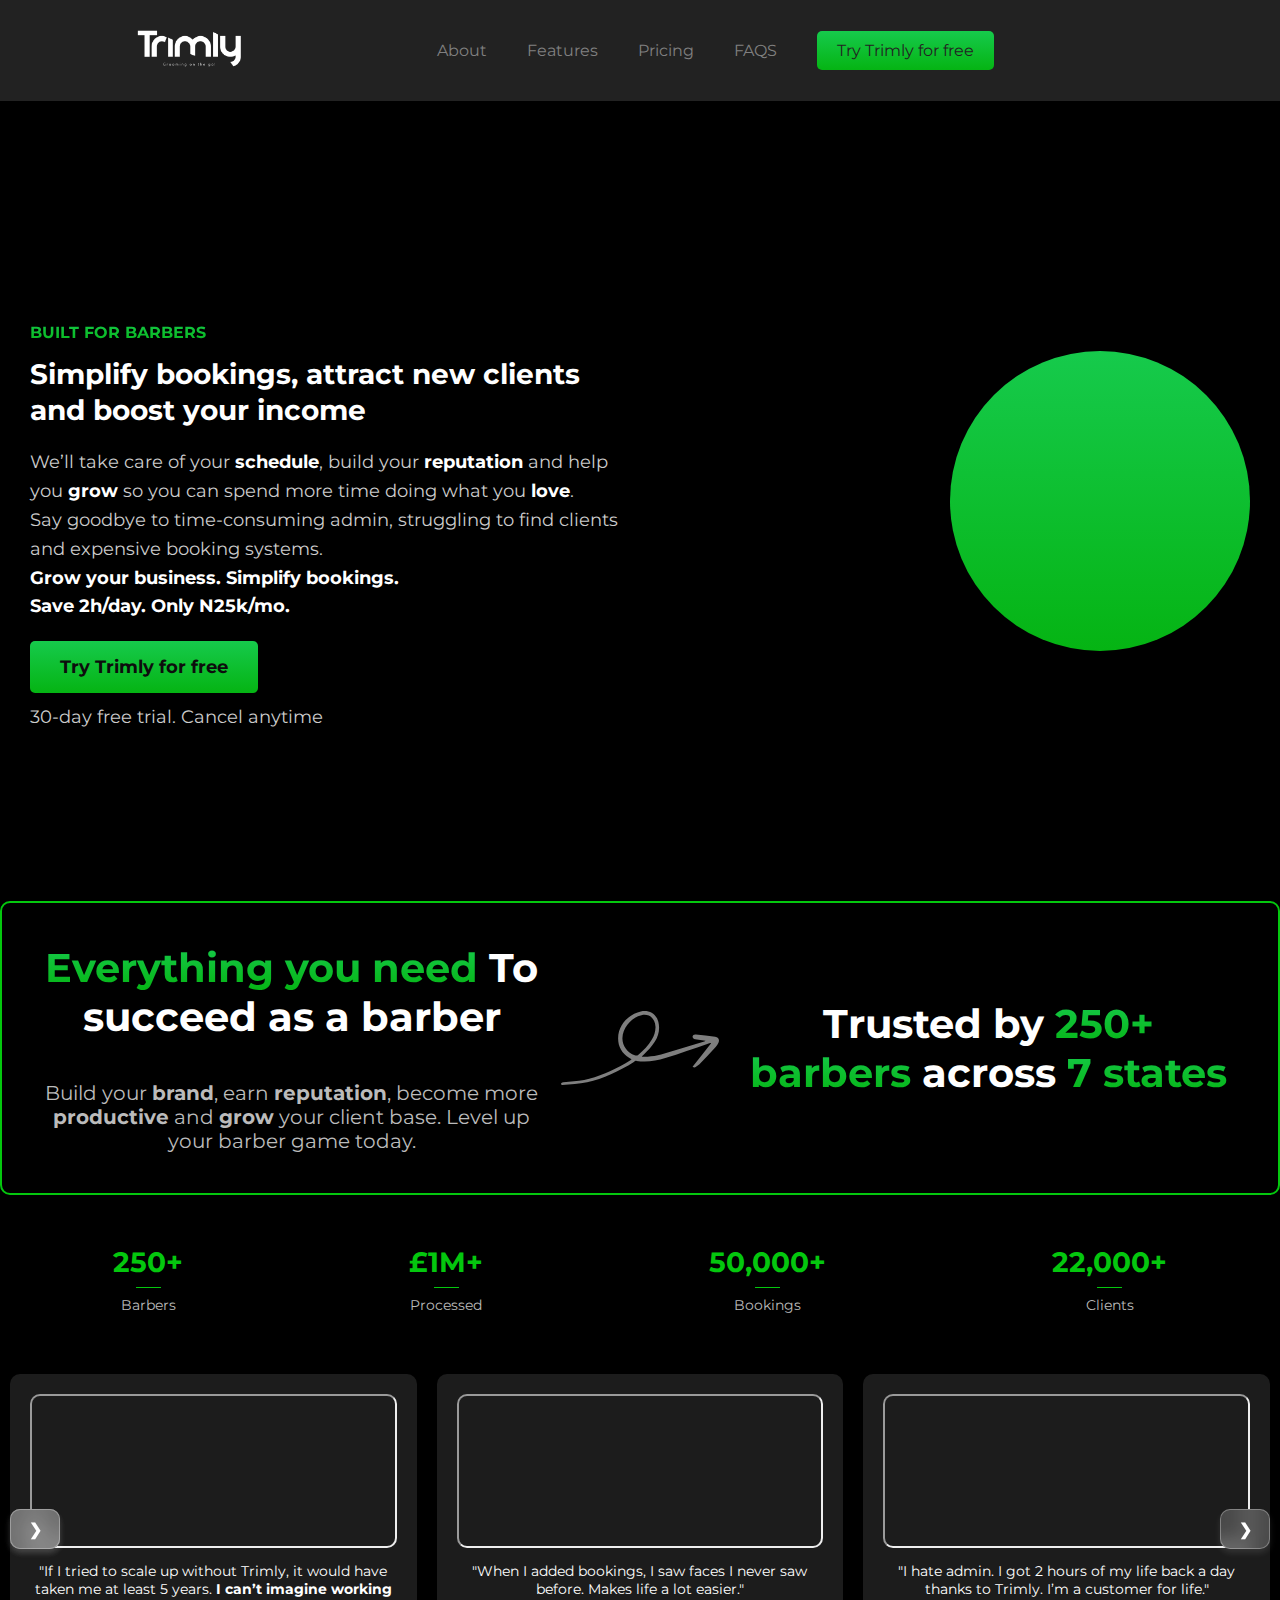
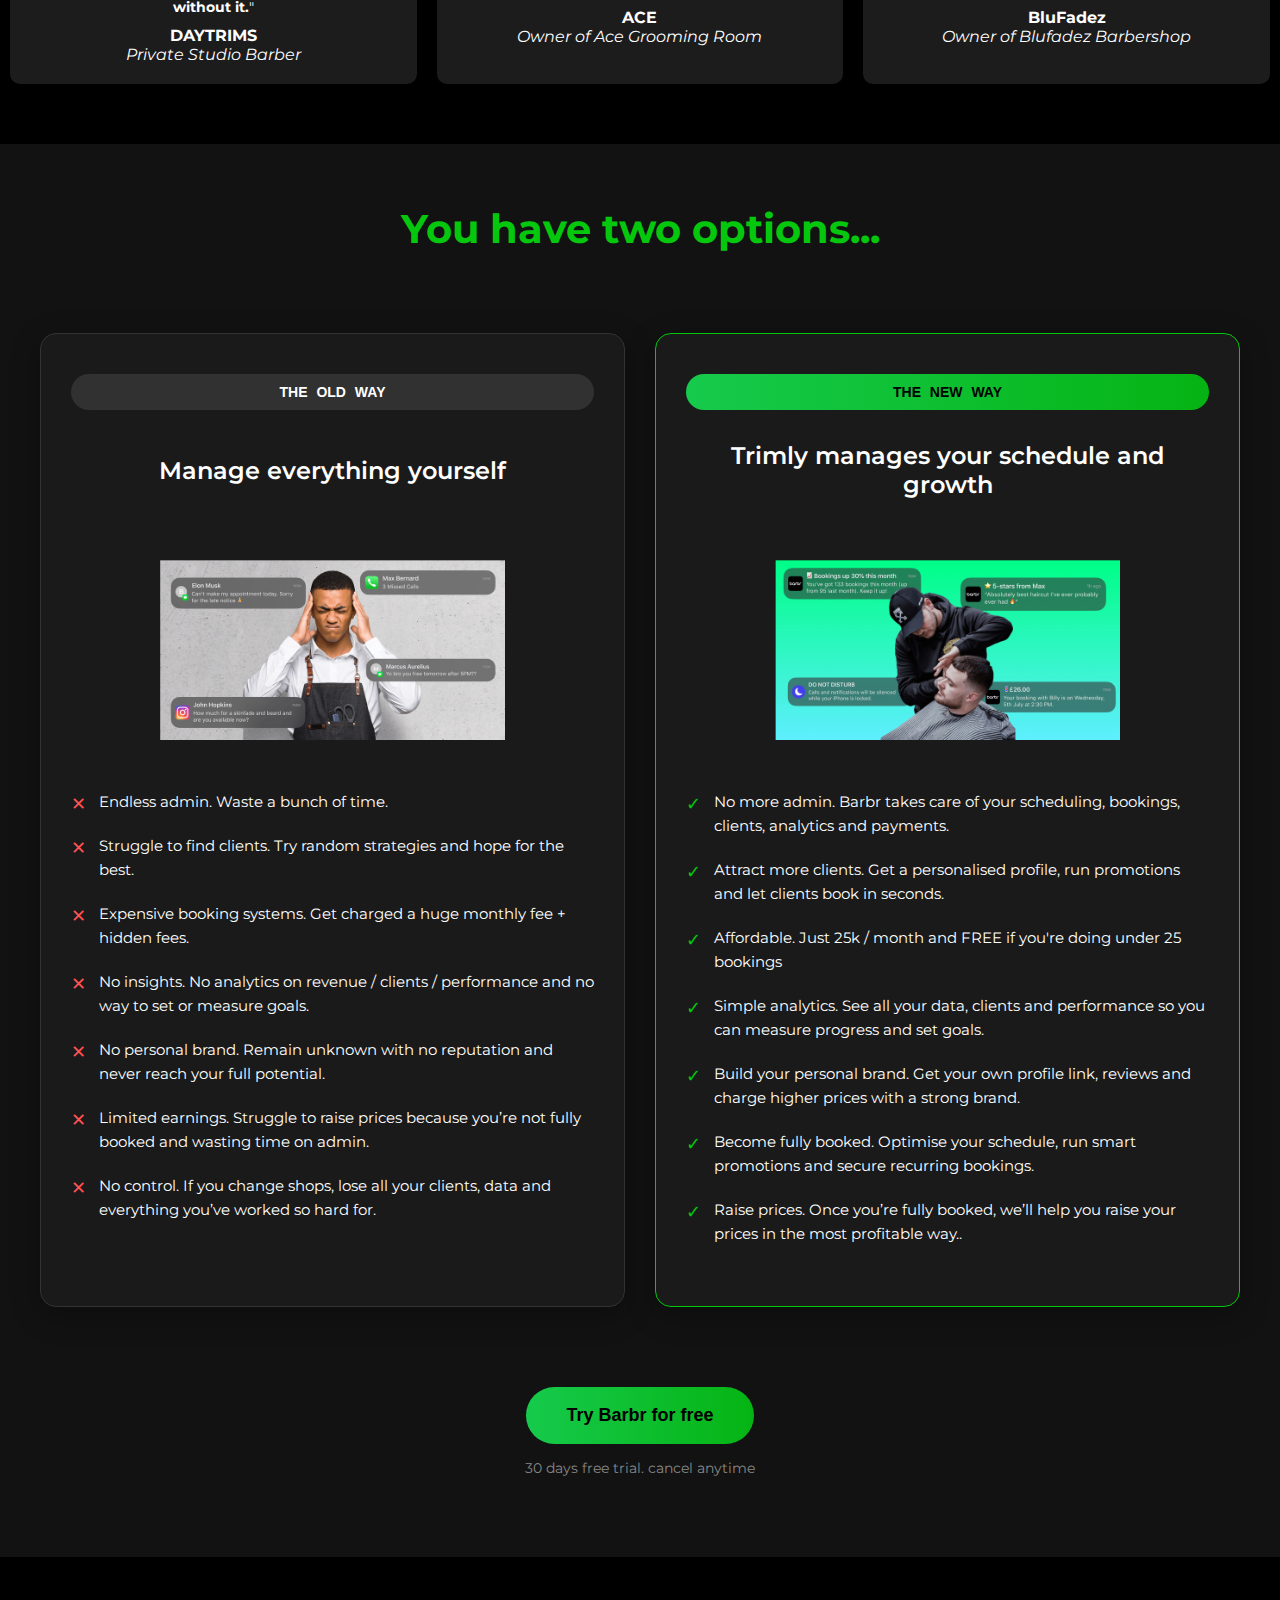
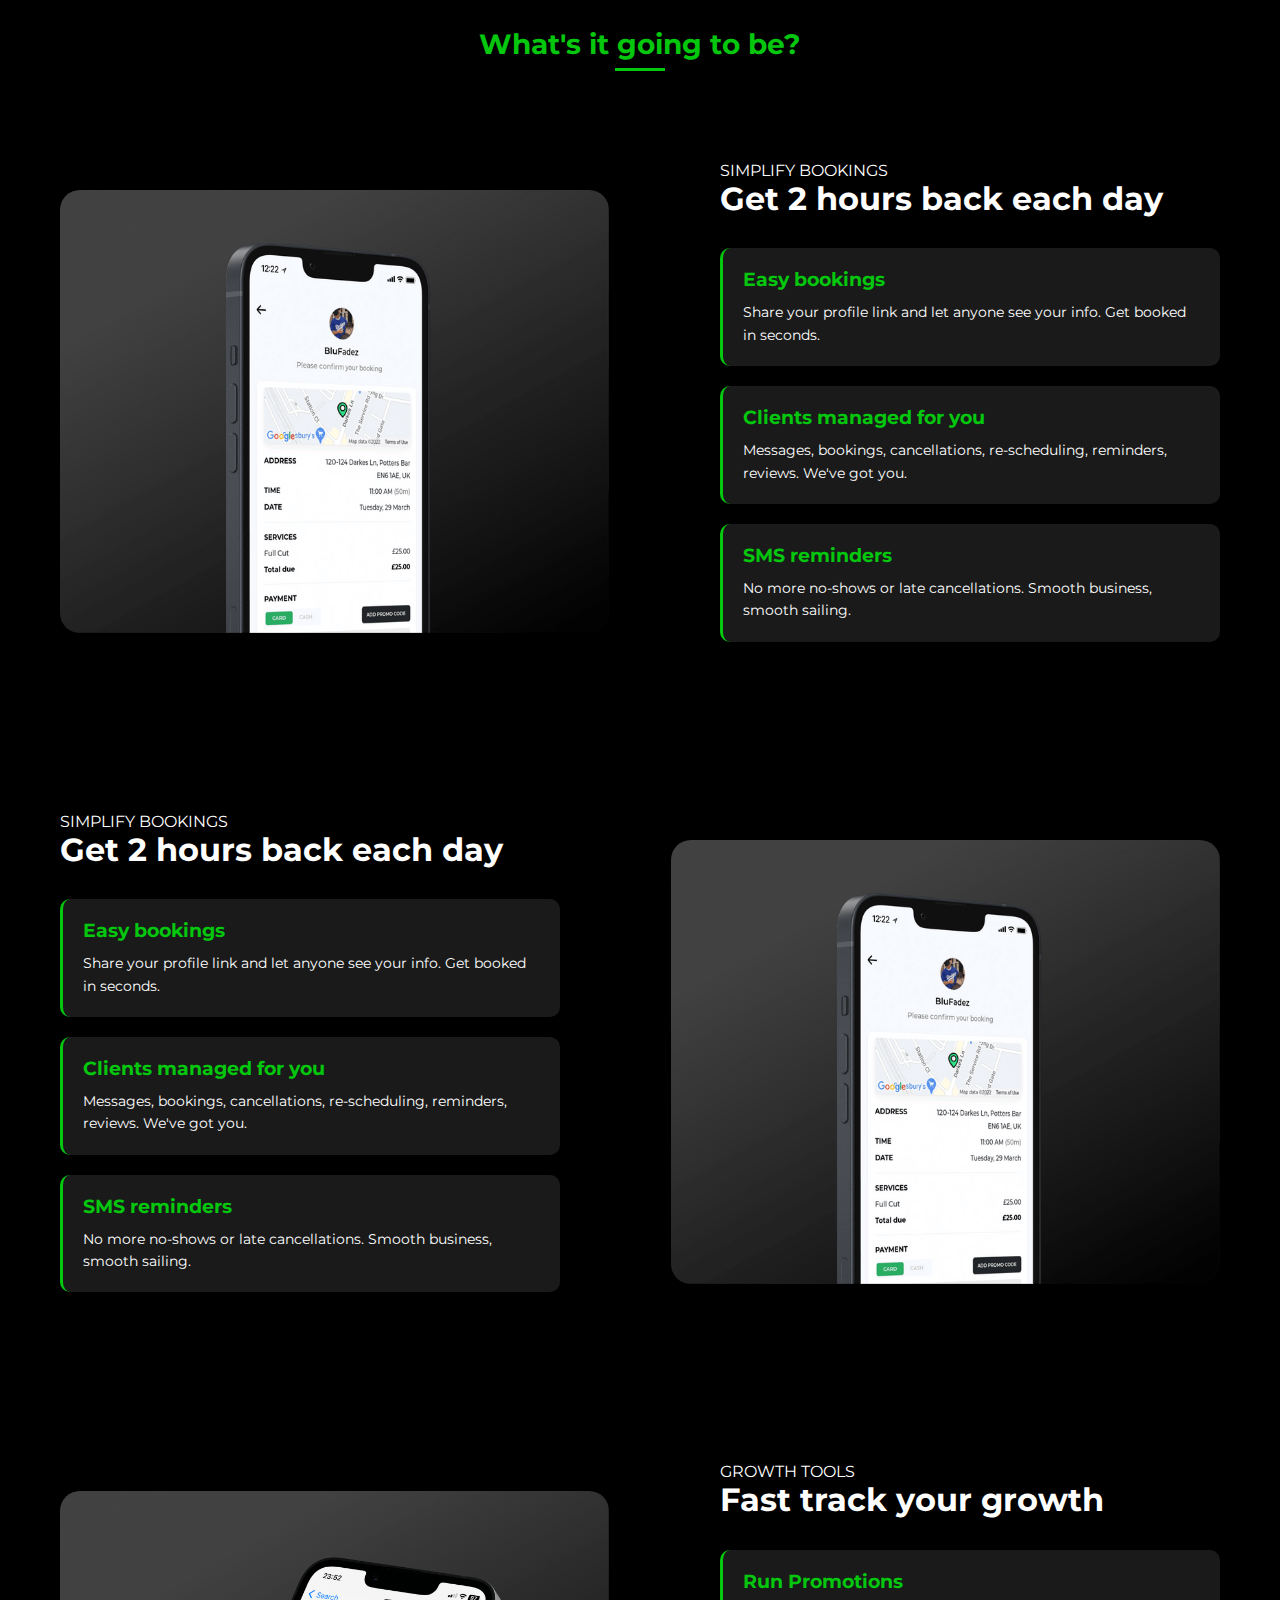
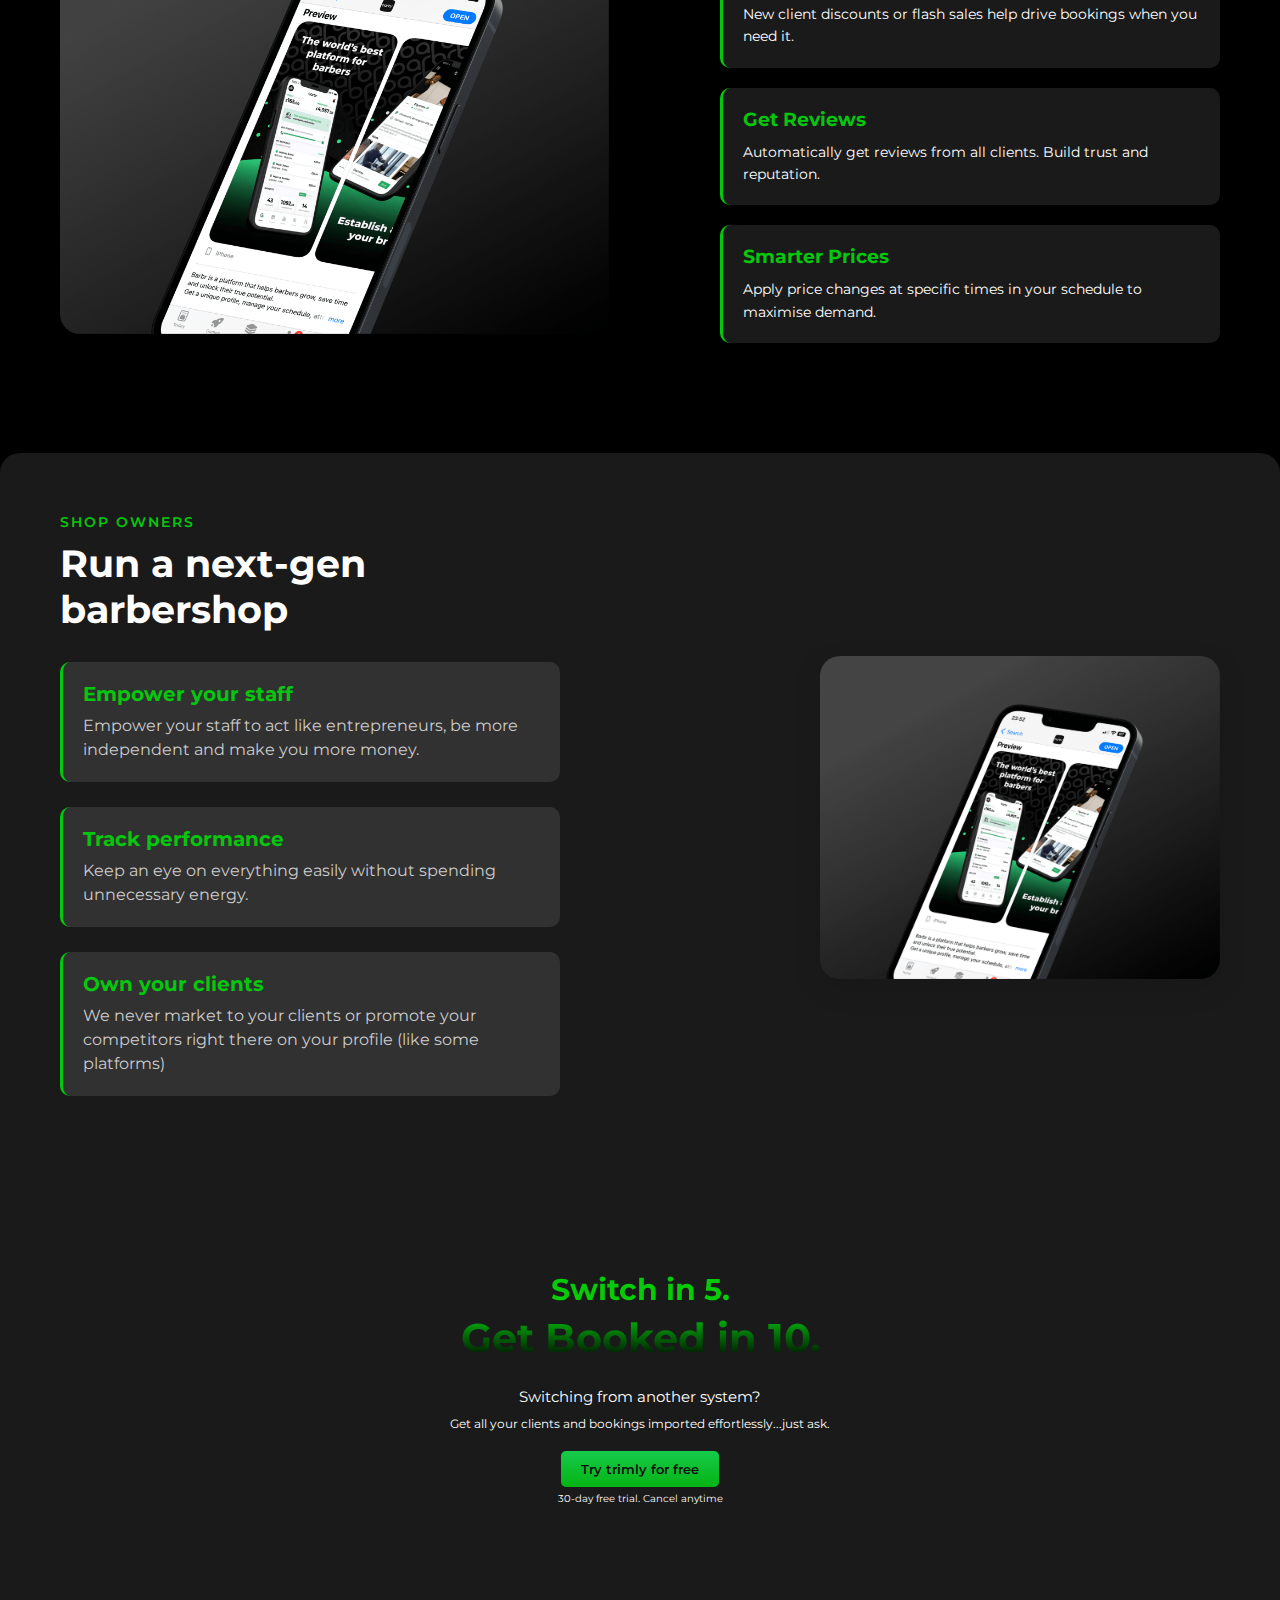
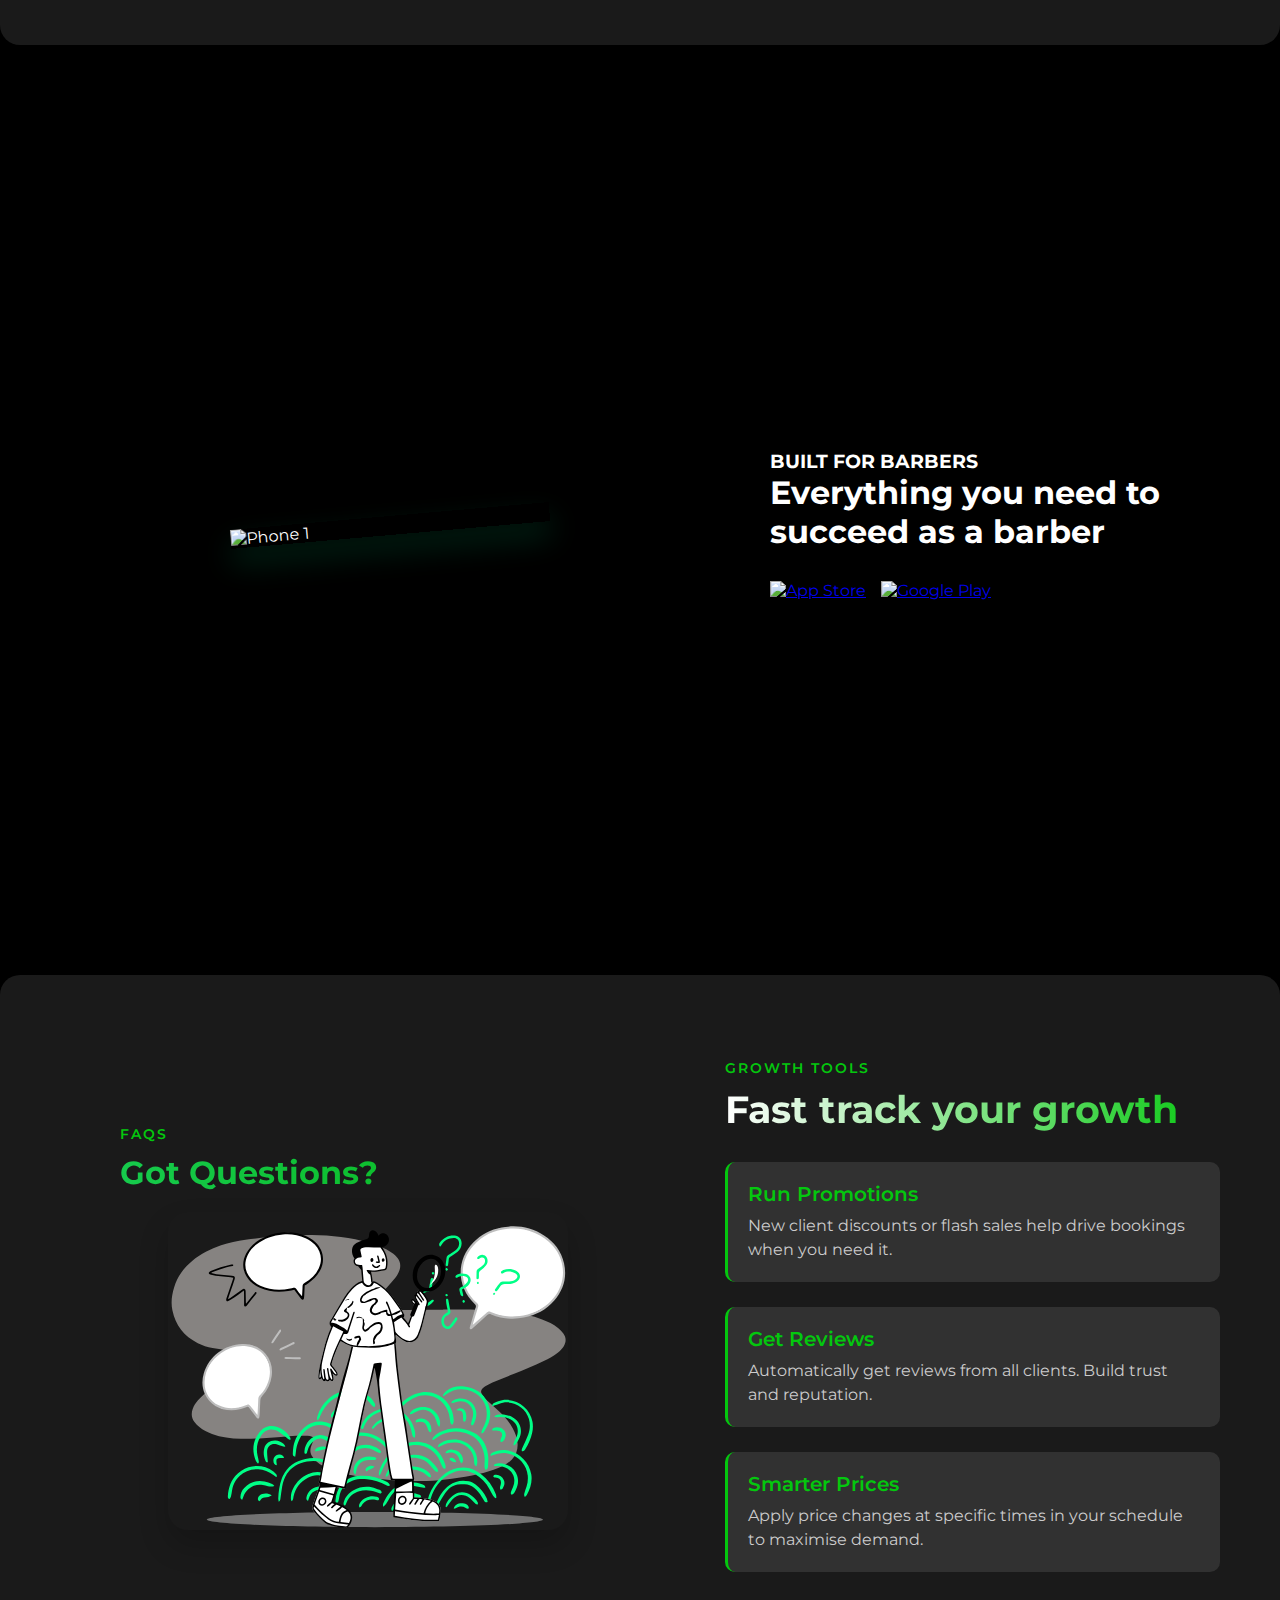
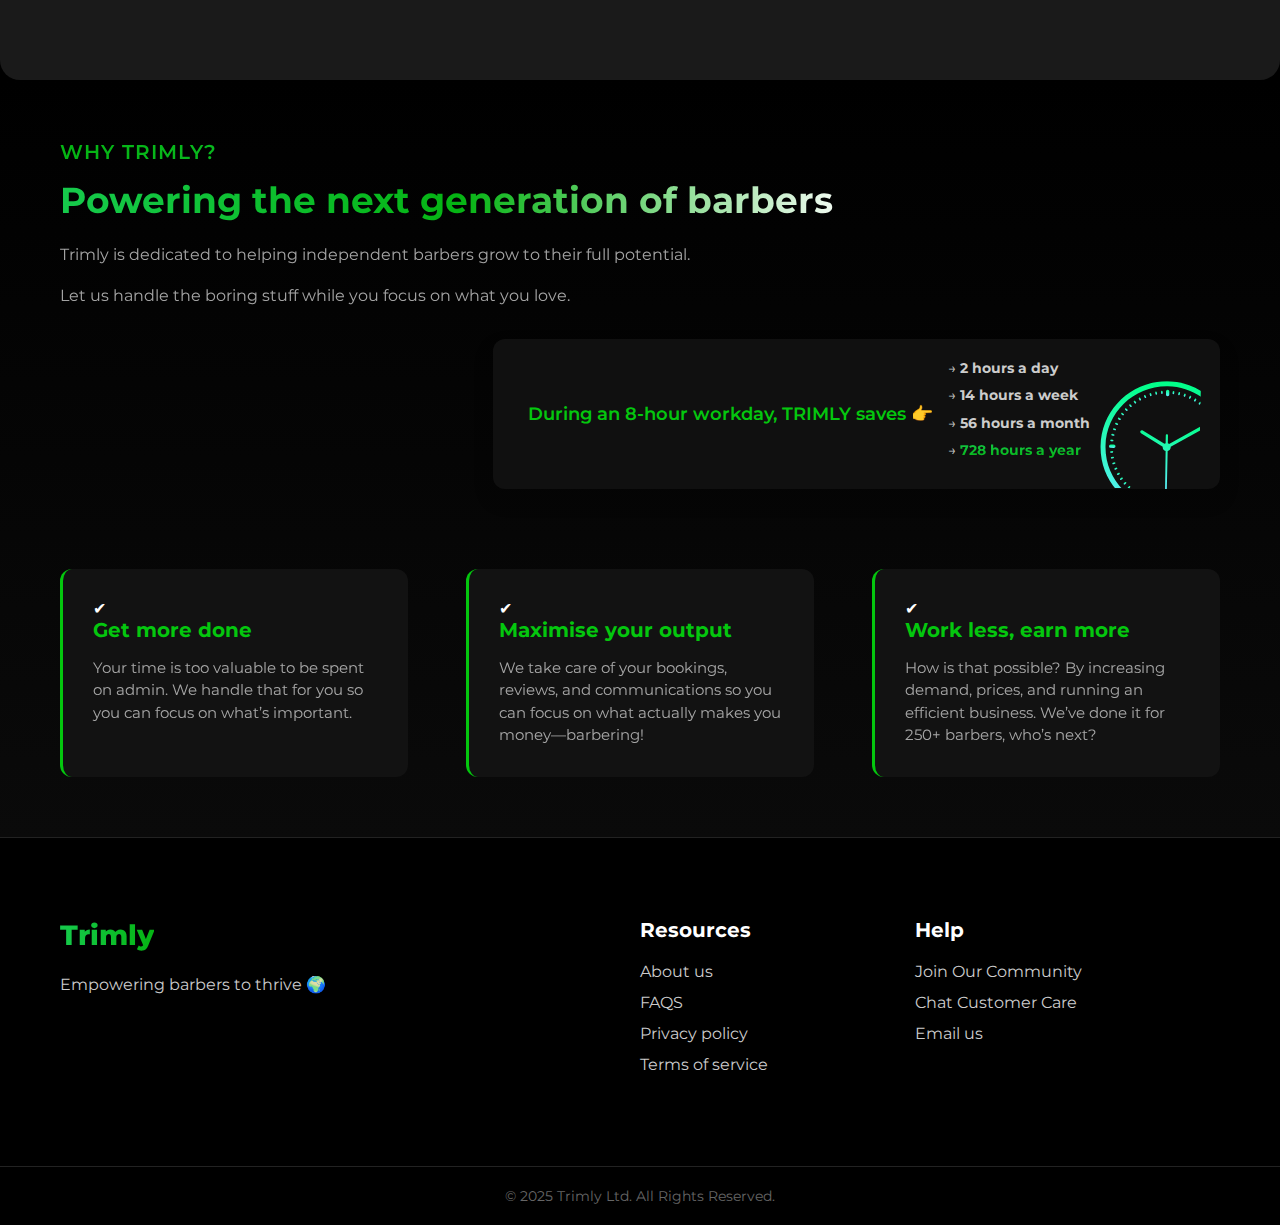
==== commit 3790c372: "update" ====
--- a/index.html
+++ b/index.html
@@ -69,7 +69,7 @@
         <p>
           <strong
             >Grow your business. Simplify bookings.<br />Save 2h/day. Only
-            £20/mo.</strong
+            N25k/mo.</strong
           >
         </p>
         <a href="#" class="cta-button">Try Trimly for free</a>
@@ -124,7 +124,7 @@
               >250+ <br />
               barbers
             </span>
-            across <span class="highlight">7 countries</span>
+            across <span class="highlight">7 states</span>
           </h2>
         </div>
       </div>
@@ -160,7 +160,7 @@
             allowfullscreen
           ></iframe>
           <p class="testimonial-text">
-            "If I tried to scale up without Barbr, it would have taken me at
+            "If I tried to scale up without Trimly, it would have taken me at
             least 5 years. <strong>I can’t imagine working without it.</strong>"
           </p>
           <p class="testimonial-author">DAYTRIMS</p>
@@ -184,7 +184,7 @@
             allowfullscreen
           ></iframe>
           <p class="testimonial-text">
-            "I hate admin. I got 2 hours of my life back a day thanks to Barbr.
+            "I hate admin. I got 2 hours of my life back a day thanks to Trimly.
             I’m a customer for life."
           </p>
           <p class="testimonial-author">BluFadez</p>
@@ -250,7 +250,7 @@
               and let clients book in seconds.
             </li>
             <li>
-              Affordable. Just £20 / month and FREE if you're doing under 25
+              Affordable. Just 25k / month and FREE if you're doing under 25
               bookings
             </li>
             <li>
@@ -593,12 +593,13 @@
         </div>
         <div class="column-text">
           <div class="column-title">Help</div>
-          <a href="#">Chat (recommended)</a>
-          <a href="#">Email us</a>
+          <a href="https://chat.whatsapp.com/EwNac5scb664k8UpBvp5rs">Join Our Community</a>
+          <a href="https://chat.whatsapp.com/KNHlpvemBQFBISOySwmgkU">Chat Customer Care</a>
+          <a href="info@trimly.africa">Email us</a>
         </div>
       </div>
     </footer>
-    <div class="copyright">&copy; 2022 Barbr Ltd. All Rights Reserved.</div>
+    <div class="copyright">&copy; 2025 Trimly Ltd. All Rights Reserved.</div>
   </body>
 
   <script>
--- a/trimly.css
+++ b/trimly.css
@@ -23,11 +23,12 @@
   font-family: "Montserrat", sans-serif;
   color: #fff;
   background: #000;
+  overflow-x: hidden;
 }
 
 /* Utility Classes */
 .highlight {
-  background: linear-gradient(to bottom, #00ff95, #00d4ff);
+  background: linear-gradient(to bottom, #16ca4c, #05b413);
   -webkit-background-clip: text;
   -webkit-text-fill-color: transparent;
   font-weight: bold;
@@ -49,11 +50,12 @@
 
 .navbar {
   display: flex;
-  width: 1080px;
+  width: 100%;
+  max-width: 1080px;
   margin: auto;
   justify-content: space-between;
   align-items: center;
-  padding: 0 5px;
+  padding: 0 15px;
 }
 
 .logo img {
@@ -61,6 +63,7 @@
   margin: 1px auto;
 }
 
+/* Desktop Navigation */
 .nav-links {
   list-style: none;
   display: flex;
@@ -85,7 +88,7 @@
 }
 
 .nav-links .btn {
-  background: linear-gradient(to bottom, #00ff95, #00d4ff);
+  background: linear-gradient(to bottom, #16ca4c, #05b413);
   padding: 10px 20px;
   border-radius: 5px;
   color: #222;
@@ -94,21 +97,18 @@
 
 /* Mobile menu container */
 .mobile-menu {
-  position: relative;
-  padding: 1rem;
   display: none;
-  justify-content: space-between;
-  align-items: center;
-  width: 100%;
-  z-index: 97;
+  width: 100%;
+  position: absolute;
+  right: 0;
+  padding: 45px;
 }
 
 /* Hamburger button */
 .mobile-menu-btn {
   cursor: pointer;
   z-index: 100;
-  position: absolute;
-  right: 0;
+  position: relative;
 }
 
 .hamburger {
@@ -126,7 +126,7 @@
   display: block;
   height: 3px;
   width: 100%;
-  background-color: #333;
+  background-color: #fff;
   border-radius: 3px;
   transition: all 0.3s ease;
 }
@@ -144,29 +144,21 @@
   transform: translateY(-8.5px) rotate(-45deg);
 }
 
-/* Navigation links */
-.nav-links {
-  list-style: none;
-  margin: 0;
-  padding: 0;
-}
-
+/* Mobile Navigation */
 .mobile-nav {
-  position: absolute;
+  position: fixed;
   top: 0;
   right: -100%;
   width: 70%;
-  height: 50vh;
-  padding: 6rem 2rem 2rem;
+  height: 100vh;
+  padding: 80px 20px 20px;
   transition: right 0.3s ease;
-  background: rgba(255, 255, 255, 0.25);
+  background: rgba(34, 34, 34, 0.95);
   backdrop-filter: blur(10px);
   -webkit-backdrop-filter: blur(10px);
-  border-radius: 10px;
-  border: 1px solid rgba(255, 255, 255, 0.18);
   box-shadow: 0 2px 5px 0 rgba(85, 236, 98, 0.37);
   overflow-y: auto;
-  display: none;
+  z-index: 99;
 }
 
 .mobile-nav.active {
@@ -174,7 +166,8 @@
 }
 
 .mobile-nav li {
-  margin-bottom: 1.5rem;
+  margin-bottom: 30px;
+  list-style: none;
 }
 
 .mobile-nav a {
@@ -182,33 +175,33 @@
   text-decoration: none;
   font-size: 1.1rem;
   font-weight: 600;
-  transition: color 0.3s ease;
+  transition: all 0.3s ease;
   display: block;
-  z-index: 1000;
 }
 
 .mobile-nav a:hover {
-  color: #00ff95;
+  color: #00ff62;
   transform: translateX(5px);
 }
 
 .mobile-nav a.btn {
-  background: linear-gradient(to right, #00d4ff, #00ff99);
+  background: linear-gradient(to right, #16ca4c, #05b413);
   color: #1a1a1a;
-  padding: 10px 20px;
+  padding: 10px 10px;
   border-radius: 8px;
   text-align: center;
   font-weight: 700;
-  margin-top: 10px;
   transform: none;
+  margin-top: 3rem;
+  font-size: 16px;
 }
 
 .mobile-nav a.btn:hover {
   transform: translateY(-5px);
-  box-shadow: 0 5px 10px rgba(0, 255, 153, 0.3);
-}
-
-/* Overlay */
+  box-shadow: 0 5px 10px rgba(31, 224, 5, 0.3);
+}
+
+/* Overlay 
 .overlay {
   position: fixed;
   top: 0;
@@ -219,37 +212,40 @@
   opacity: 0;
   visibility: hidden;
   transition: opacity 0.3s ease, visibility 0.3s ease;
-  z-index: -50;
-}
+  z-index: 98;
+  display: none;
+}*/
 
 .overlay.active {
   opacity: 1;
   visibility: visible;
 }
 
-/*Responsivenessfix */
+/* Media Queries for Responsiveness */
 @media (max-width: 768px) {
-.mobile-menu {
+  .nav-links {
+    display: none;
+  }
+  
+  .mobile-menu {
     display: flex;
-  }
-
-  .mobile-nav {
-    width: 80%;
+    justify-content: flex-end;
+    align-items: center;
+    width: auto;
+  }
+  
+  .navbar {
+    padding: 0 15px;
   }
 }
 
 @media (max-width: 480px) {
-  .mobile-menu {
-    padding: 0.8rem;
-  }
-
   .mobile-nav {
     width: 85%;
-    padding: 5rem 1.5rem 1.5rem;
-  }
-
-  .mobile-nav a {
-    font-size: 1rem;
+  }
+  
+  .logo img {
+    width: 120px;
   }
 }
 
@@ -270,7 +266,7 @@
 }
 
 .hero-content .subheading {
-  background: linear-gradient(to bottom, #00ff95, #00d4ff);
+  background: linear-gradient(to bottom, #16ca4c, #05b413);
   -webkit-background-clip: text;
   -webkit-text-fill-color: transparent;
   display: inline-block;
@@ -300,7 +296,7 @@
 
 .cta-button {
   display: inline-block;
-  background: linear-gradient(to bottom, #00ff95, #00d4ff);
+  background: linear-gradient(to bottom, #16ca4c, #05b413);
   color: #0d0d0d;
   font-size: 18px;
   font-weight: bold;
@@ -328,7 +324,7 @@
   position: absolute;
   width: 300px;
   height: 300px;
-  background: linear-gradient(to bottom, #00ff95, #00d4ff);
+  background: linear-gradient(to bottom, #16ca4c, #05b413);
   border-radius: 50%;
   z-index: -1;
 }
@@ -351,7 +347,7 @@
   align-items: center;
   margin: 0 auto;
   padding: 20px;
-  border: 2px solid #00ff95;
+  border: 2px solid #04c70e;
   border-radius: 10px;
 }
 
@@ -382,7 +378,7 @@
 .stats-line {
   width: 25px;
   height: 1px;
-  background-color: #3cac7d;
+  background-color: #04c70e;
   margin: 8px auto;
 }
 
@@ -392,7 +388,7 @@
 
 .number-box h3 {
   font-size: 28px;
-  color: #00ff95;
+  color: #04c70e;
   font-weight: bold;
 }
 
@@ -502,7 +498,7 @@
 .heading2 {
   font-size: 40px;
   margin: 0 auto 80px;
-  color: #00ff95;
+  color: #04c70e;
   text-align: center;
   font-weight: 700;
   max-width: 800px;
@@ -573,7 +569,7 @@
 
 .new,
 .old {
-  background: linear-gradient(to right, #00ff95, #00d4ff);
+  background: linear-gradient(to right,  #16ca4c, #05b413);
   border-radius: 30px;
   padding: 10px 20px;
   font-size: 14px;
@@ -599,7 +595,7 @@
 }
 
 .positive {
-  border: 1px solid #00ff95;
+  border: 1px solid #04c70e;
 }
 
 /* List styles with fixed starting position */
@@ -627,7 +623,7 @@
 
 .card.positive ul li::before {
   content: "✓";
-  color: #00ff95;
+  color: #04c70e;
   position: absolute;
   left: 0;
   font-size: 18px;
@@ -644,7 +640,7 @@
 }
 
 .cta button {
-  background: linear-gradient(to right, #00ff95, #00d4ff);
+  background: linear-gradient(to right,  #16ca4c, #05b413);
   color: #000;
   border: none;
   padding: 18px 40px;
@@ -675,7 +671,7 @@
 
 .section-heading h2 {
   font-size: 28px;
-  color: #00ff99;
+  color: #04c70e;
   position: relative;
   padding-bottom: 10px;
 }
@@ -688,7 +684,7 @@
   transform: translateX(-50%);
   width: 50px;
   height: 3px;
-  background-color: #00ff99;
+  background-color: #04c70e;
   transition: width 0.3s ease;
 }
 
@@ -745,12 +741,13 @@
   flex: 1;
   max-width: 500px;
   width: 100%;
-}
+}git remote -v
+
 
 .sub-heading {
   font-size: 14px;
   font-weight: bold;
-  color: #00ff99;
+  color: #04c70e;
   text-transform: uppercase;
   margin-bottom: 10px;
   letter-spacing: 1px;
@@ -768,7 +765,7 @@
   padding: 20px;
   border-radius: 10px;
   margin-bottom: 20px;
-  border-left: 3px solid #00ff99;
+  border-left: 3px solid #04c70e;
   transition: transform 0.3s ease, box-shadow 0.3s ease;
   width: 100%;
 }
@@ -779,7 +776,7 @@
 }
 
 .feature-card h3 {
-  color: #00ff99;
+  color: #04c70e;
   margin-bottom: 10px;
 }
 
@@ -830,7 +827,7 @@
   font-size: 14px;
   font-weight: 600;
   letter-spacing: 2px;
-  color: #00ff95;
+  color: #04c70e;
   margin-bottom: 10px;
   text-transform: uppercase;
 }
@@ -868,7 +865,7 @@
   background: rgba(255, 255, 255, 0.1);
   padding: 20px;
   border-radius: 10px;
-  border-left: 3px solid #00ff95;
+  border-left: 3px solid #04c70e;
   transition: transform 0.3s ease, box-shadow 0.3s ease;
   width: 100%;
 }
@@ -878,7 +875,7 @@
   background: rgba(255, 255, 255, 0.1);
   padding: 20px;
   border-radius: 10px;
-  border-left: 3px solid #00ff95;
+  border-left: 3px solid #04c70e;
   transition: transform 0.3s ease, box-shadow 0.3s ease;
   width: 100%;
 }
@@ -893,7 +890,7 @@
 .feature-card6 h3 {
   font-size: 20px;
   margin-bottom: 8px;
-  color: #00ff95;
+  color: #04c70e;
 }
 
 .easy-booking6 p,
@@ -915,7 +912,7 @@
 }
 
 .switch #switchbtn {
-  background: linear-gradient(to bottom, #00ff95, #00d4ff);
+  background: linear-gradient(to bottom,  #16ca4c, #05b413);
   padding: 10px 20px;
   border-radius: 5px;
   font-family: "Montserrat", sans-serif;
@@ -953,7 +950,7 @@
 .switch > h1 {
   font-size: 30px;
   font-weight: bold;
-  background: linear-gradient(to bottom, #00ff95, rgb(78, 174, 142));
+  background: linear-gradient(to bottom, #04c70e, rgb(7, 206, 0));
   -webkit-background-clip: text;
   -webkit-text-fill-color: transparent;
   margin-bottom: 5px;
@@ -967,7 +964,7 @@
 .switch > h2 {
   font-size: 40px;
   font-weight: bold;
-  background: linear-gradient(to bottom, #00ff95, #000);
+  background: linear-gradient(to bottom, #04c70e, #000);
   -webkit-background-clip: text;
   -webkit-text-fill-color: transparent;
   margin-bottom: 15px;
@@ -1071,7 +1068,7 @@
   font-size: 14px;
   font-weight: 600;
   letter-spacing: 2px;
-  color: #00ff95;
+  color: #04c70e;
   margin-bottom: 10px;
   text-transform: uppercase;
 }
@@ -1080,7 +1077,7 @@
   font-size: 32px;
   font-weight: 700;
   margin-bottom: 20px;
-  background: linear-gradient(to right, #00d4ff, #00ff99);
+  background: linear-gradient(to right,  #16ca4c, #05b413);
   -webkit-background-clip: text;
   -webkit-text-fill-color: transparent;
 }
@@ -1096,7 +1093,7 @@
   font-size: 14px;
   font-weight: 600;
   letter-spacing: 2px;
-  color: #00ff95;
+  color: #04c70e;
   margin-bottom: 10px;
   text-transform: uppercase;
 }
@@ -1106,7 +1103,7 @@
   font-weight: 700;
   margin-bottom: 30px;
   line-height: 1.2;
-  background: linear-gradient(to right, #ffffff, #00ff99);
+  background: linear-gradient(to right, #ffffff, #04c70e);
   -webkit-background-clip: text;
   -webkit-text-fill-color: transparent;
 }
@@ -1117,7 +1114,7 @@
   background: rgba(255, 255, 255, 0.1);
   padding: 20px;
   border-radius: 10px;
-  border-left: 3px solid #00ff95;
+  border-left: 3px solid #04c70e;
   transition: transform 0.3s ease, box-shadow 0.3s ease;
   width: 100%;
 }
@@ -1127,7 +1124,7 @@
   background: rgba(255, 255, 255, 0.1);
   padding: 20px;
   border-radius: 10px;
-  border-left: 3px solid #00ff95;
+  border-left: 3px solid #04c70e;
   transition: transform 0.3s ease, box-shadow 0.3s ease;
   width: 100%;
 }
@@ -1142,7 +1139,7 @@
 .feature-card7 h3 {
   font-size: 20px;
   margin-bottom: 8px;
-  color: #00ff95;
+  color: #04c70e;
   font-weight: 600;
 }
 
@@ -1265,7 +1262,7 @@
 .faq h2 {
   font-size: 32px;
   margin-bottom: 30px;
-  background: linear-gradient(to right, #00d4ff, #00ff99);
+  background: linear-gradient(to right,  #16ca4c, #05b413);
   -webkit-background-clip: text;
   -webkit-text-fill-color: transparent;
 }
@@ -1285,7 +1282,7 @@
 }
 
 .hero9 > h3 {
-  background: linear-gradient(to left, #00d4ff, #00ffcc);
+  background: linear-gradient(to left, #16ca4c, #05b413);
   -webkit-background-clip: text;
   -webkit-text-fill-color: transparent;
   font-size: 20px;
@@ -1297,7 +1294,7 @@
 .hero9 h1 {
   font-size: 36px;
   font-weight: bold;
-  background: linear-gradient(to right, #00d4ff, #00ff99, #ffffff);
+  background: linear-gradient(to right,  #16ca4c, #05b413, #ffffff);
   -webkit-background-clip: text;
   -webkit-text-fill-color: transparent;
   margin-bottom: 20px;
@@ -1341,7 +1338,7 @@
   font-size: 18px;
   margin: 20px 15px;
   font-weight: 600;
-  color: #00ff99;
+  color: #04c70e;
 }
 
 .savings-box ul {
@@ -1371,7 +1368,7 @@
   border-radius: 12px;
   width: 30%;
   transition: transform 0.3s ease, box-shadow 0.3s ease;
-  border-left: 3px solid #00ff99;
+  border-left: 3px solid #04c70e;
 }
 
 .feature9:hover {
@@ -1382,7 +1379,7 @@
 .feature9 h2 {
   font-size: 20px;
   margin-bottom: 15px;
-  color: #00ff99;
+  color: #04c70e;
 }
 
 .feature9 p {
@@ -1428,7 +1425,7 @@
 }
 
 .footer a:hover {
-  color: #00ff99;
+  color: #04c70e;
   transform: translateX(5px);
 }
 
@@ -1442,7 +1439,7 @@
 .footer-text .logo {
   font-size: 28px;
   font-weight: 800;
-  background: linear-gradient(to right, #00d4ff, #00ff99);
+  background: linear-gradient(to right,  #16ca4c, #05b413);
   -webkit-background-clip: text;
   -webkit-text-fill-color: transparent;
   margin-bottom: 20px;
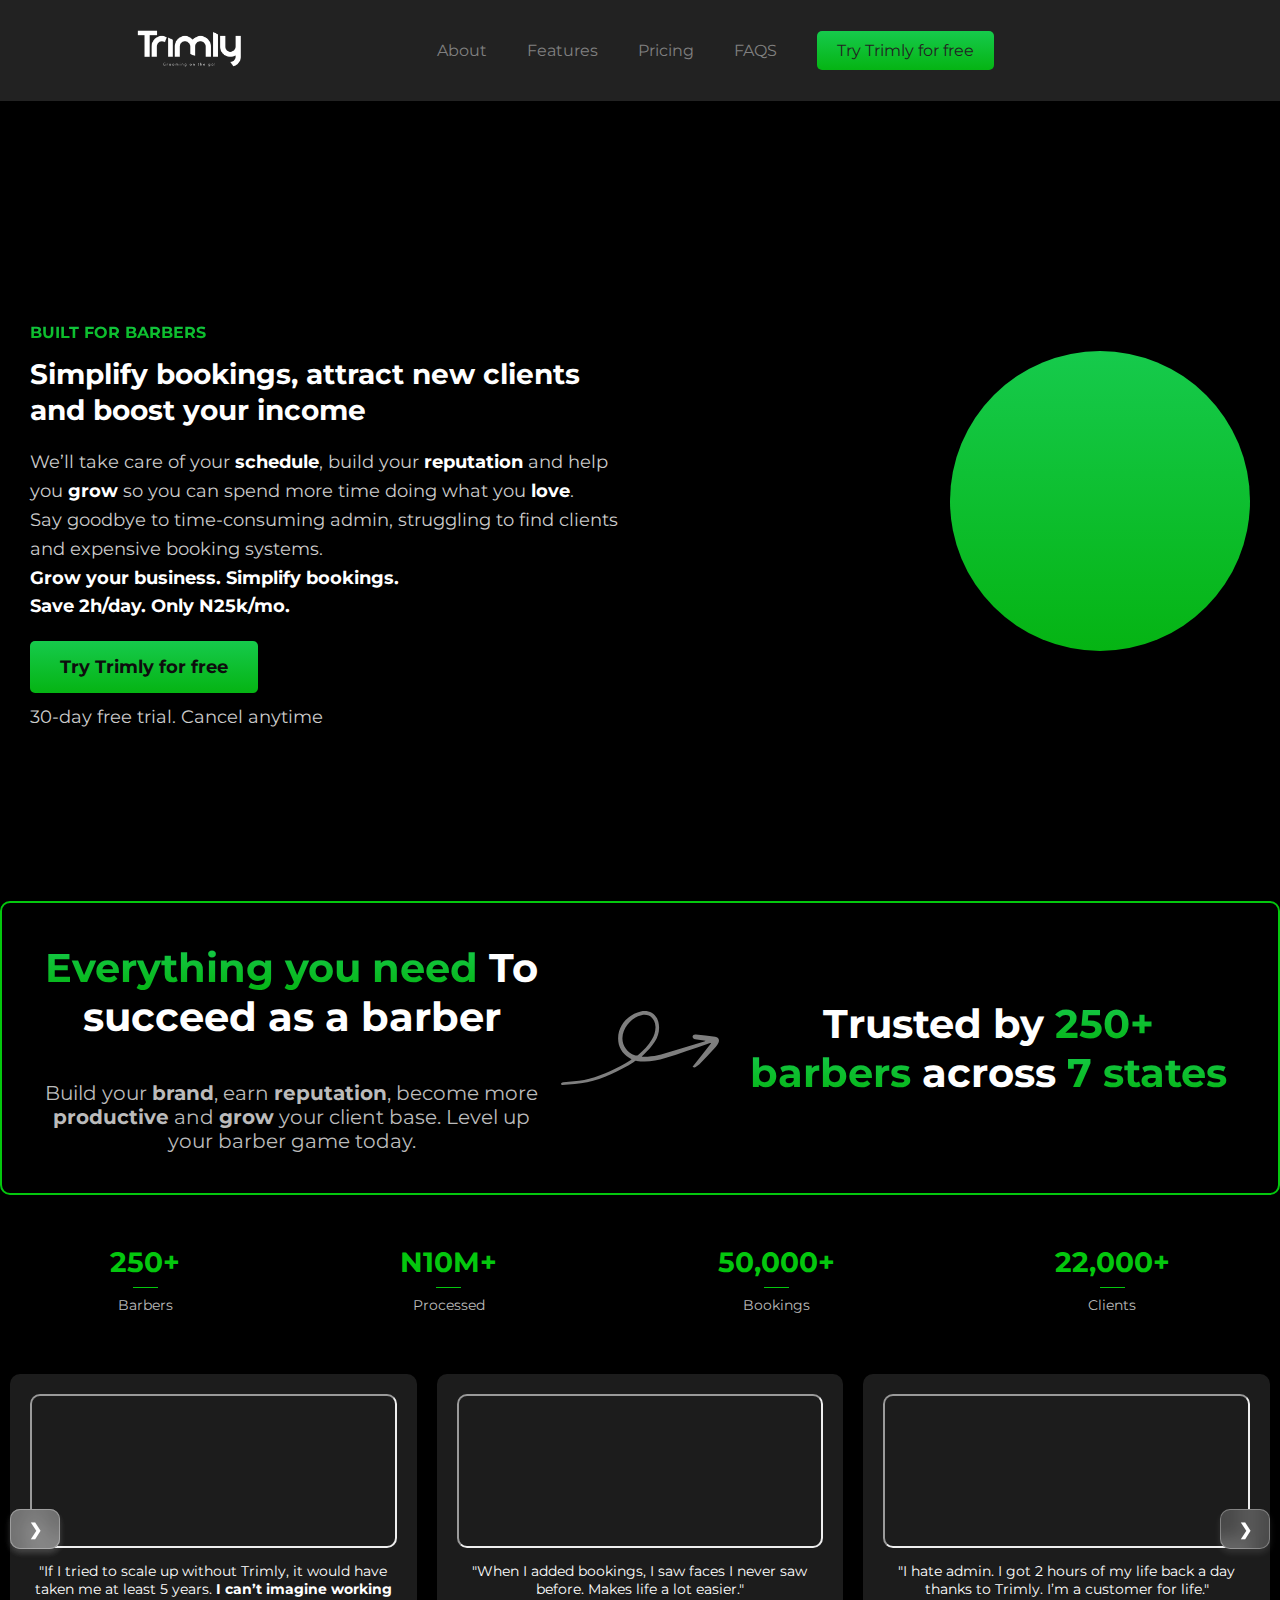
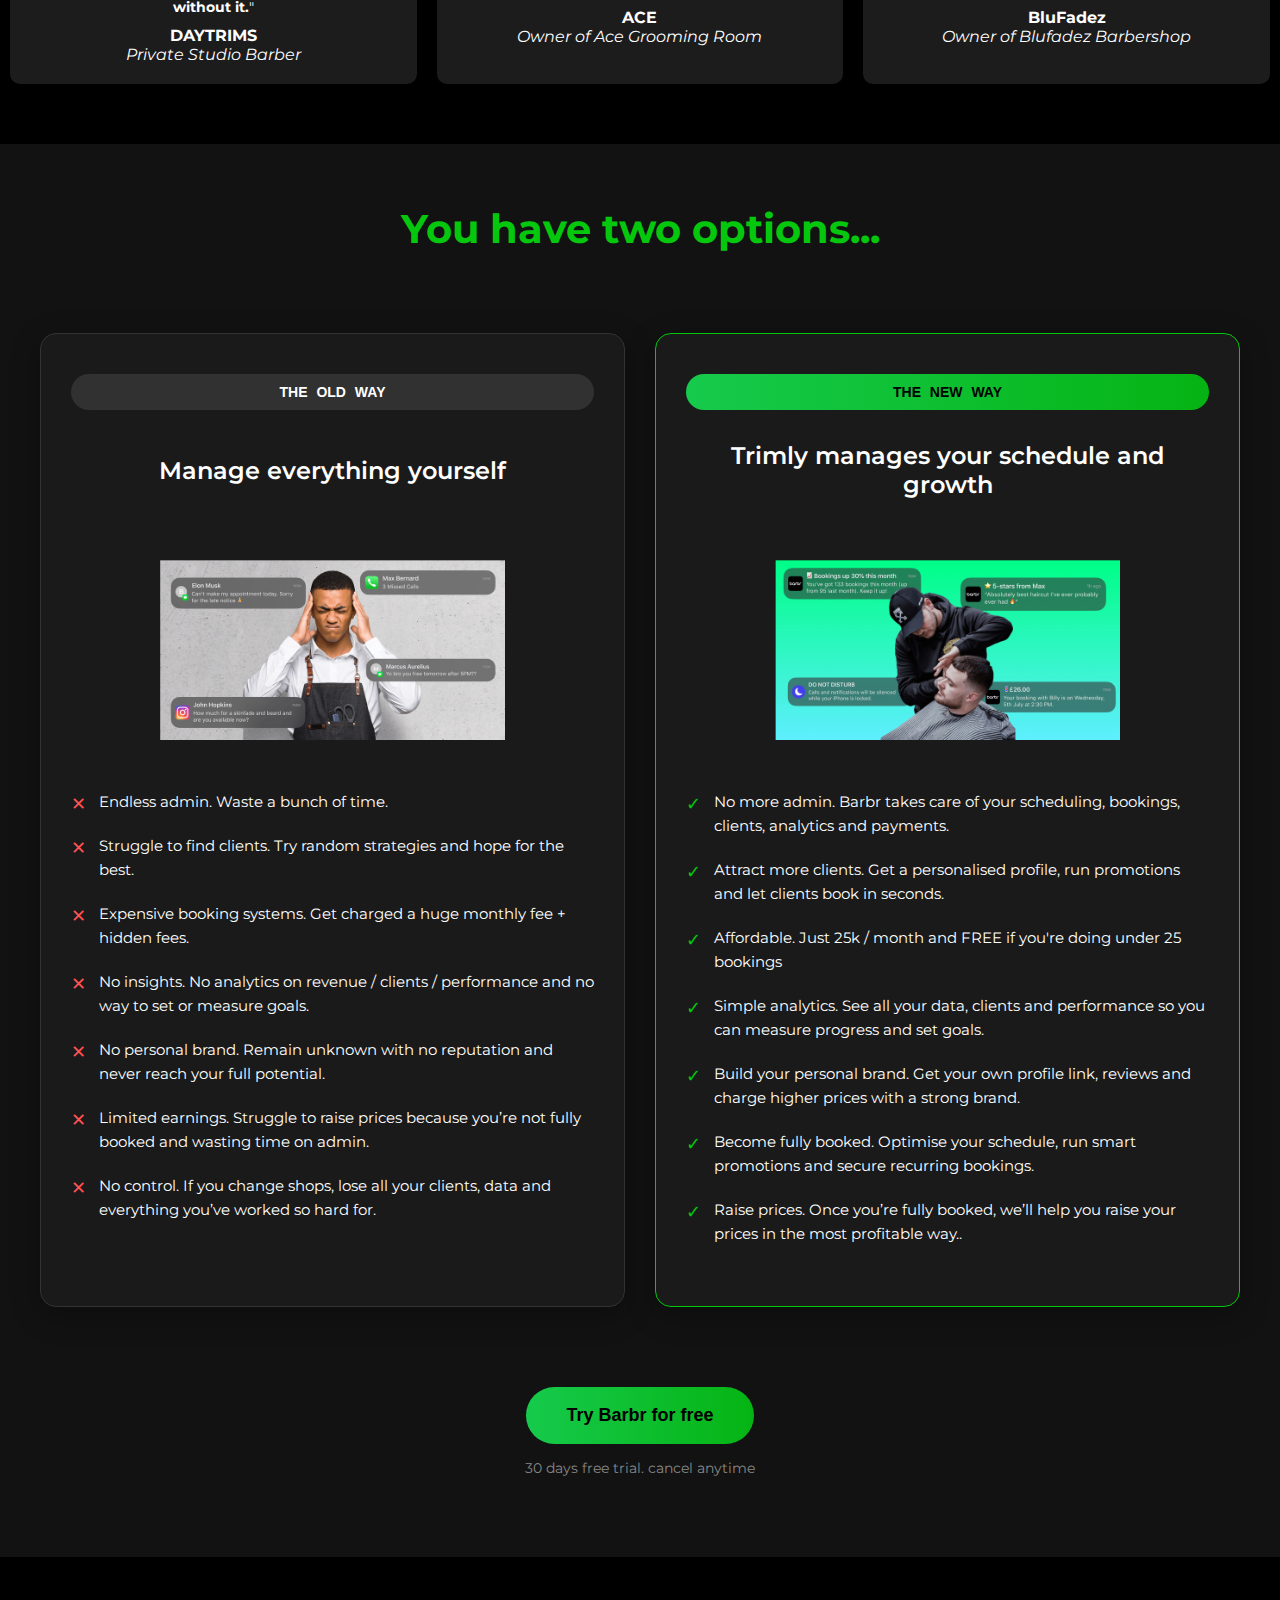
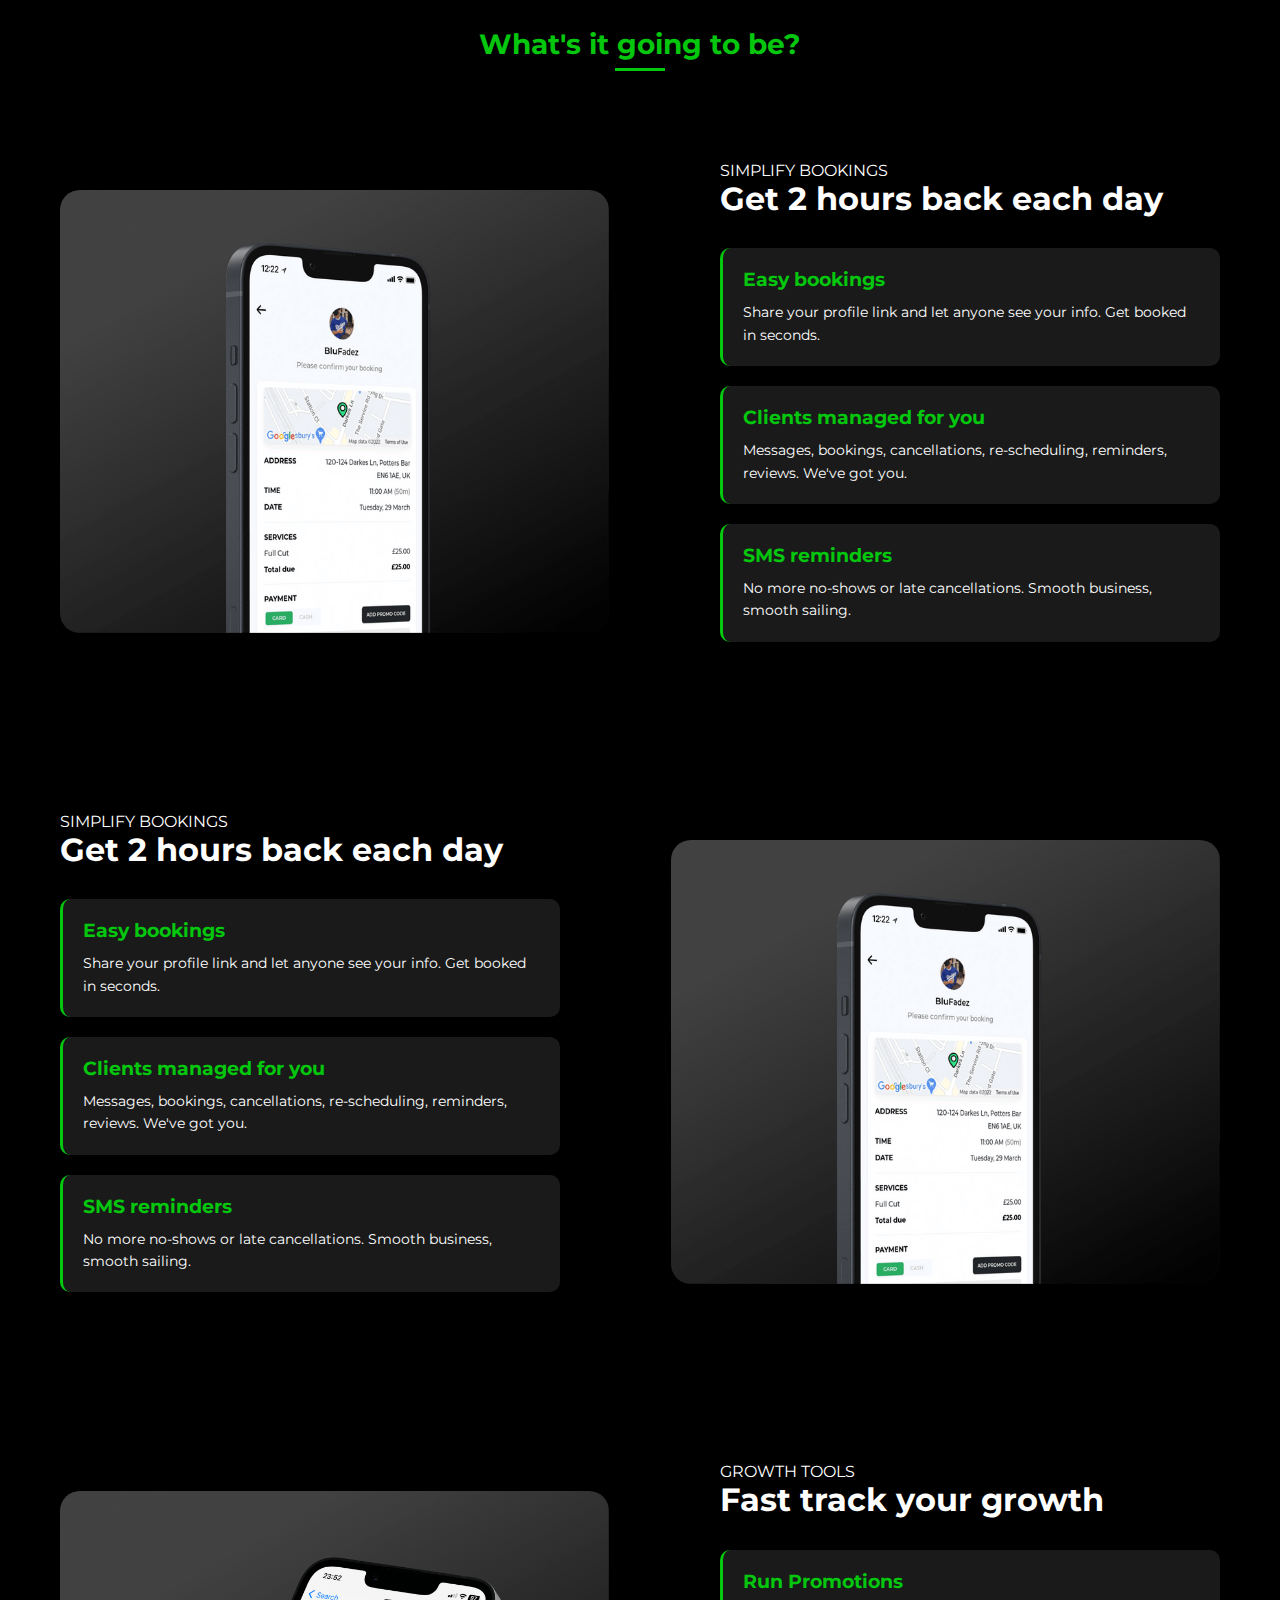
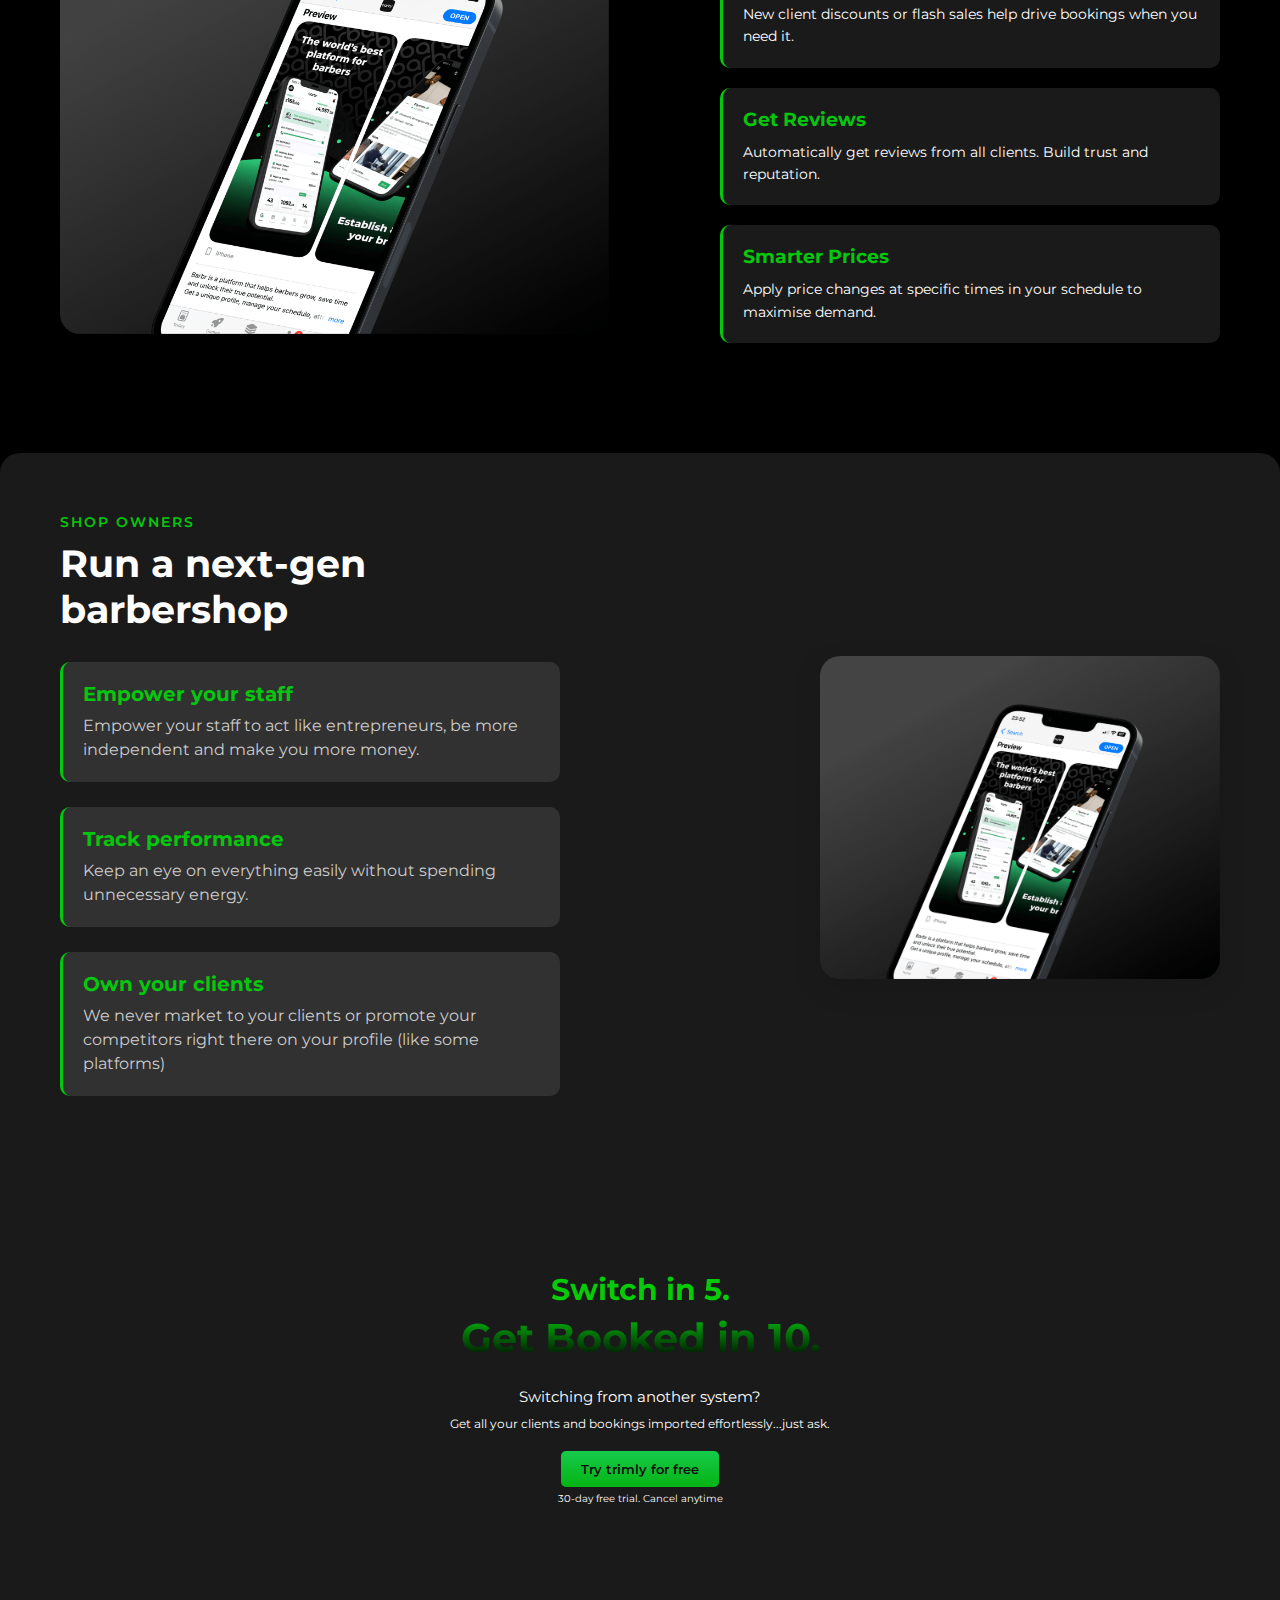
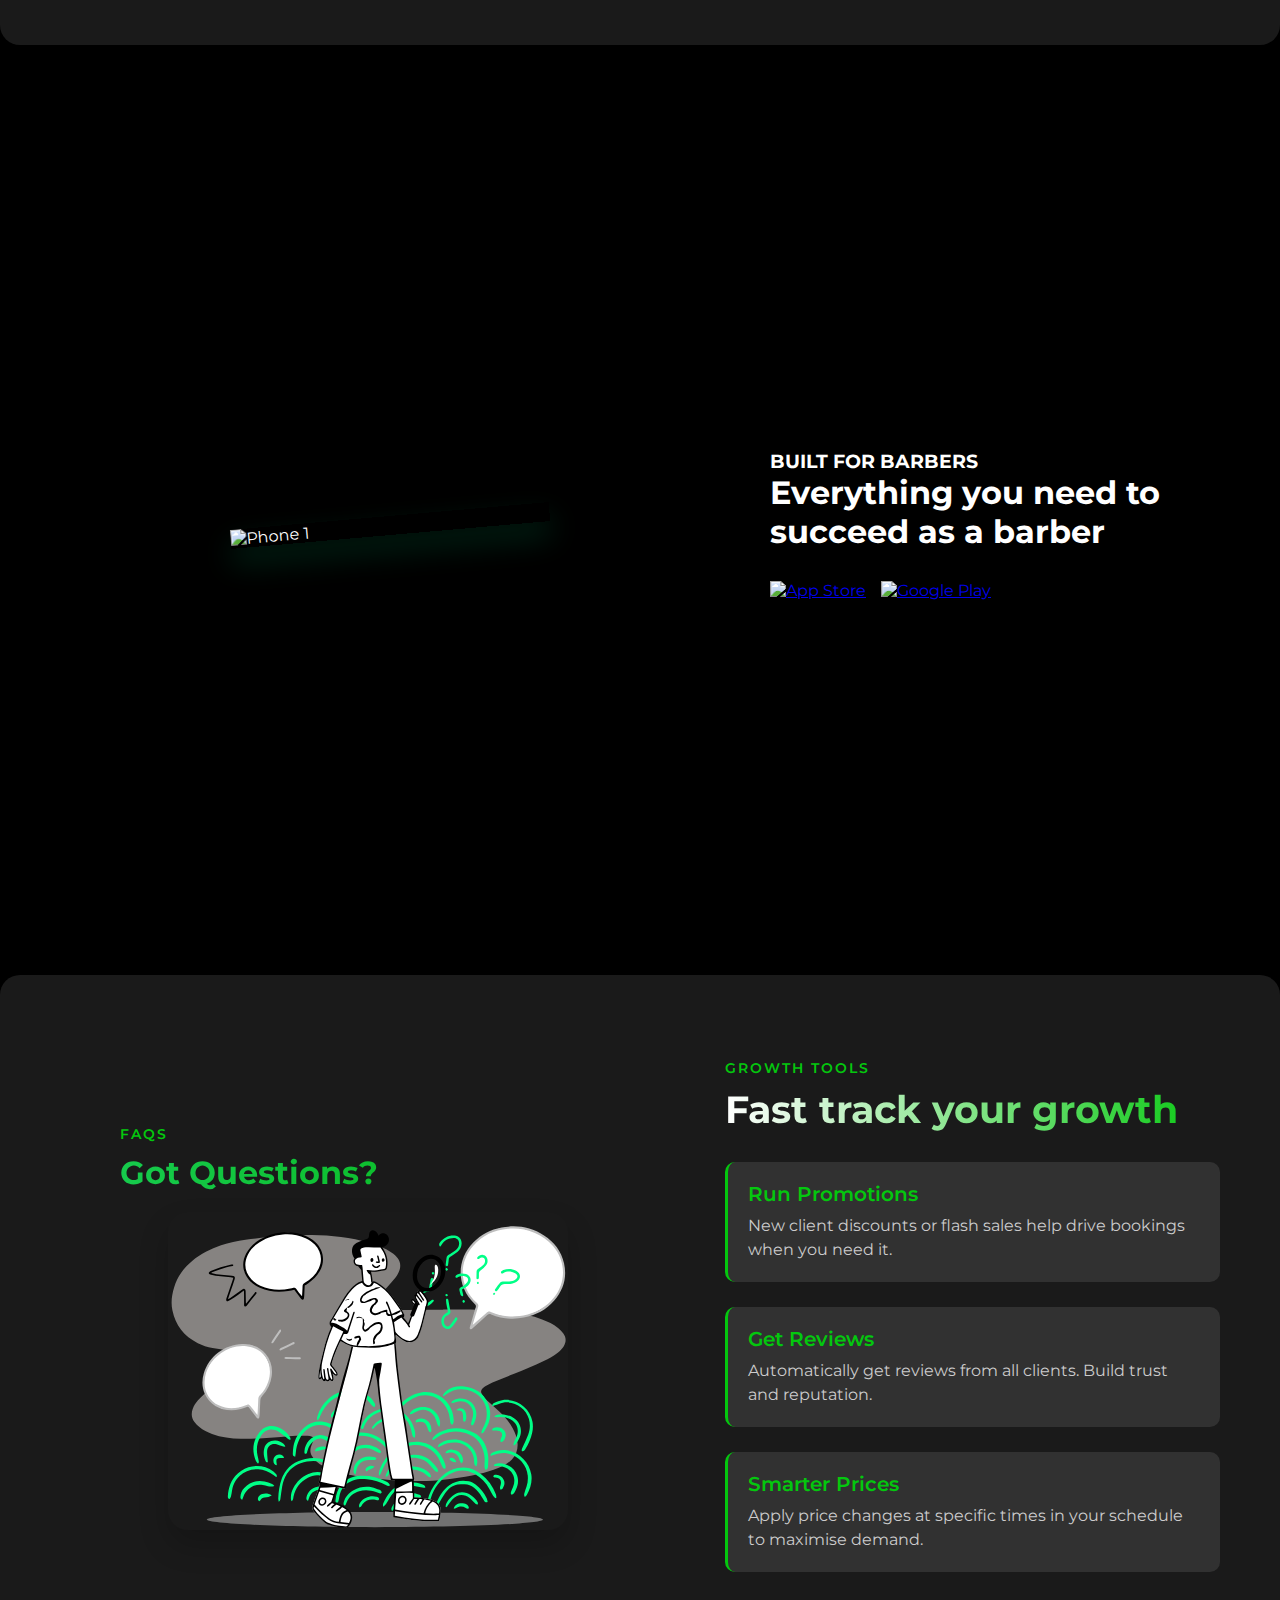
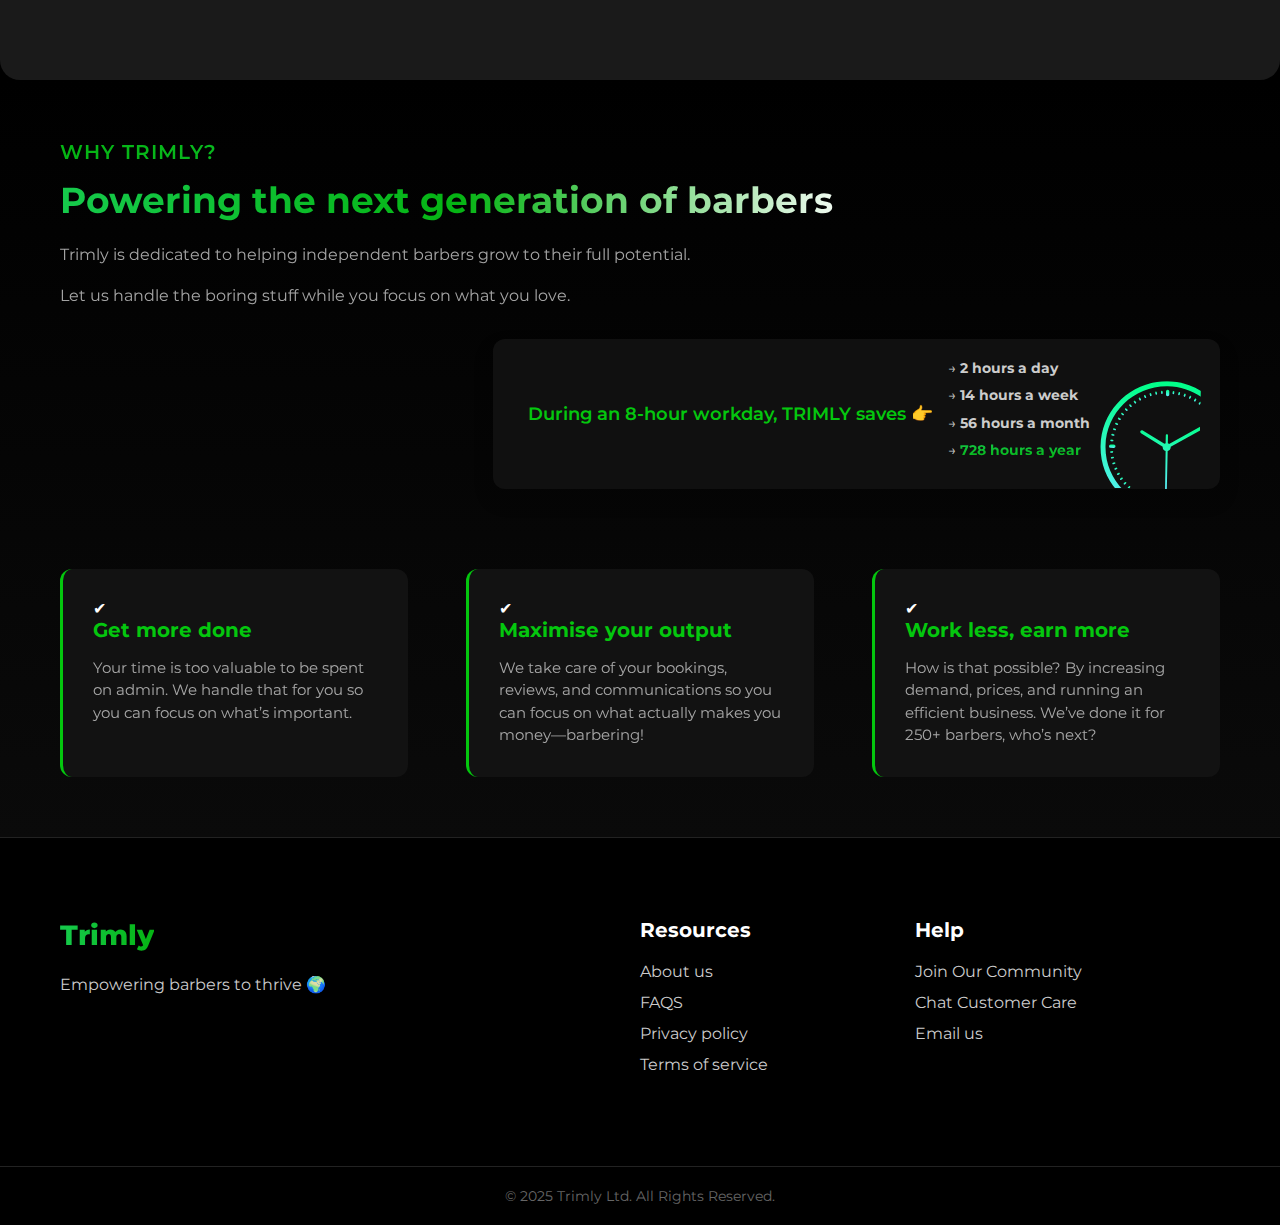
==== commit 310e35bd: "2" ====
--- a/index.html
+++ b/index.html
@@ -135,7 +135,7 @@
           <p>Barbers</p>
         </div>
         <div class="number-box">
-          <h3>£1M+</h3>
+          <h3>N10M+</h3>
           <div class="stats-line"></div>
           <p>Processed</p>
         </div>
